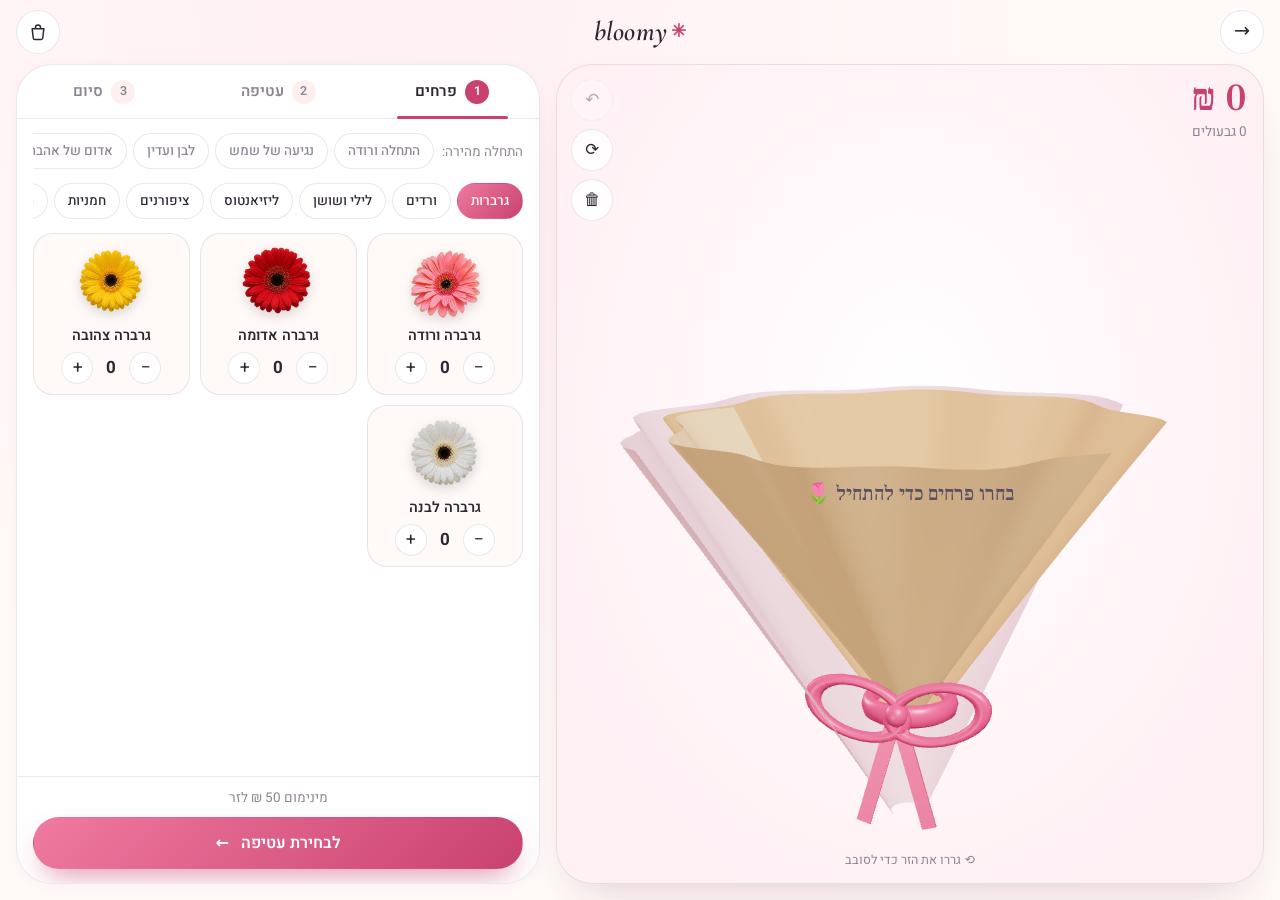
==== build.html @ fd2fddcb "Move the bouquet builder to its own one-screen studio page - New build.html: the 3D bouquet and the " ====
<!doctype html>
<html lang="he" dir="rtl">
<head>
<meta charset="utf-8">
<meta name="viewport" content="width=device-width,initial-scale=1,viewport-fit=cover">
<title>הסטודיו של Bloomy | בונים זר</title>
<meta name="description" content="בונים זר משלכם בתלת־ממד: בוחרים פרחים, עטיפה, ומוסיפים לסל.">
<meta name="theme-color" content="#fffaf8">
<link rel="icon" href="data:image/svg+xml,%3Csvg xmlns='http://www.w3.org/2000/svg' viewBox='0 0 100 100'%3E%3Ctext y='.9em' font-size='90'%3E%F0%9F%8C%B8%3C/text%3E%3C/svg%3E">
<link rel="preconnect" href="https://fonts.googleapis.com">
<link rel="preconnect" href="https://fonts.gstatic.com" crossorigin>
<link href="https://fonts.googleapis.com/css2?family=Frank+Ruhl+Libre:wght@400;500;700&family=Heebo:wght@400;500;600;700&family=Cormorant+Garamond:ital,wght@1,500;1,600&display=swap" rel="stylesheet">
<link rel="stylesheet" href="css/style.css?v=7">
<link rel="stylesheet" href="css/build.css?v=7">
<script>(function(){var r=document.documentElement,t=null;try{t=localStorage.getItem('bloomy-theme')}catch(e){}r.dataset.theme=t||(matchMedia('(prefers-color-scheme: dark)').matches?'dark':'light')})()</script>
</head>
<body class="bpage">

<header class="b-top">
  <a class="b-back" href="index.html" aria-label="חזרה לאתר">→</a>
  <a class="brand" href="index.html" dir="ltr">bloomy<span class="brand-star">✳</span></a>
  <a class="b-cart" href="index.html#cart" aria-label="לסל">
    <svg viewBox="0 0 24 24"><path d="M5 8h14l-1.3 11.2a2 2 0 0 1-2 1.8H8.3a2 2 0 0 1-2-1.8L5 8Z"/><path d="M9 8V6.5a3 3 0 0 1 6 0V8"/></svg>
    <b class="badge" id="cart-count" hidden>0</b>
  </a>
</header>

<main class="b-app">
  <!-- the bouquet -->
  <section class="b-stage" id="stage" aria-label="הזר שלכם">
    <div class="b-price">
      <strong id="b-price">0 ₪</strong>
      <small id="b-stems">0 גבעולים</small>
    </div>
    <canvas id="studio3d" aria-label="הזר שלכם בתלת־ממד. גררו כדי לסובב."></canvas>
    <div class="b-fallback" id="b-fallback" hidden></div>
    <p class="b-empty" id="stage-empty">בחרו פרחים כדי להתחיל 🌷</p>
    <div class="b-tools">
      <button type="button" class="b-tool" id="b-undo" aria-label="ביטול הפעולה האחרונה" disabled>↶</button>
      <button type="button" class="b-tool" id="b-shuffle" aria-label="סידור מחדש">⟳</button>
      <button type="button" class="b-tool" id="b-clear" aria-label="ניקוי הזר">🗑</button>
    </div>
    <p class="b-hint" aria-hidden="true">⟲ גררו את הזר כדי לסובב</p>
  </section>

  <!-- the controls -->
  <section class="b-panel">
    <nav class="b-steps" role="tablist" aria-label="שלבים">
      <button type="button" role="tab" class="on" data-go="0" aria-selected="true"><span>1</span>פרחים</button>
      <button type="button" role="tab" data-go="1" aria-selected="false"><span>2</span>עטיפה</button>
      <button type="button" role="tab" data-go="2" aria-selected="false"><span>3</span>סיום</button>
    </nav>

    <div class="b-pane" data-pane="0">
      <div class="b-quick">
        <span>התחלה מהירה:</span>
        <div class="b-scroll" id="presets"></div>
      </div>
      <div class="b-tabs b-scroll" id="ftabs" role="tablist" aria-label="סוגי פרחים"></div>
      <div class="b-tray" id="tray"></div>
    </div>

    <div class="b-pane" data-pane="1" hidden>
      <p class="b-lead">באיזו עטיפה לעטוף?</p>
      <div class="b-wraps" role="radiogroup" aria-label="עטיפה">
        <label><input type="radio" name="wrap" value="kraft"><span><i class="wk kraft"></i><b>נייר קראפט</b><small>חם וטבעי</small></span></label>
        <label><input type="radio" name="wrap" value="blush"><span><i class="wk blush"></i><b>ורוד עדין</b><small>רך ורומנטי</small></span></label>
        <label><input type="radio" name="wrap" value="white"><span><i class="wk white"></i><b>לבן</b><small>נקי ואלגנטי</small></span></label>
        <label><input type="radio" name="wrap" value="clear"><span><i class="wk clear"></i><b>שקוף</b><small>רואים כל פרח</small></span></label>
      </div>
    </div>

    <div class="b-pane" data-pane="2" hidden>
      <p class="b-lead">הזר שלכם</p>
      <ul class="b-summary" id="summary"></ul>
      <a class="b-ask" id="b-ask" target="_blank" rel="noopener">יש שאלה? שולחים את ההרכב בוואטסאפ</a>
      <p class="fine">ההדמיה מראה את ההרכב שבחרתם, לא את הזר המדויק שיישלח. מינימום 50 ₪ לזר, לפני משלוח.</p>
    </div>

    <footer class="b-foot">
      <p class="b-note" id="b-note" aria-live="polite"></p>
      <div class="b-foot-row">
        <button type="button" class="btn btn-ghost sm" id="b-prev" hidden><span>→</span></button>
        <button type="button" class="btn btn-solid grow" id="b-next"><span>לבחירת עטיפה</span><i>←</i></button>
      </div>
    </footer>
  </section>
</main>

<div class="toast" id="toast" role="status" aria-live="polite"></div>

<script src="vendor/three.min.js"></script>
<script src="js/data.js?v=7"></script>
<script src="js/flora3d.js?v=7"></script>
<script src="js/studio3d.js?v=7"></script>
<script src="js/build.js?v=7"></script>
</body>
</html>
---- css/style.css ----
/* ==========================================================
   Bloomy — Flower Studio · v2
   ========================================================== */
:root{
  --bg:#fffaf8; --bg-2:#fdf0ee; --surface:#ffffff; --surface-2:#fff;
  --ink:#2e2632; --ink-2:#5b5060; --muted:#8f8592; --line:rgba(46,38,50,.1);
  --berry:#c9426f; --berry-2:#e8729a; --blush:#ffd3e0; --blush-2:#fff0f4;
  --sage:#a9c29a; --sage-2:#eef6ea; --gold:#f2b544; --cream:#fff8ef; --sky:#e6f1ff; --peach:#ffe6d6;
  --forest:#2e2632; --forest-2:#4a3d4f;
  --cta-a:#ef7aa0; --cta-b:#c9426f; --on-cta:#ffffff;
  --band:linear-gradient(100deg,#ffd9e5 0%,#ffe8d6 45%,#e7f4df 100%); --on-band:#2e2632;
  --shadow-sm:0 2px 12px rgba(201,66,111,.06);
  --shadow:0 22px 50px -22px rgba(120,40,80,.25);
  --shadow-lg:0 44px 90px -34px rgba(120,40,80,.38);
  --r:24px; --r-lg:36px; --r-sm:14px;
  --f-display:'Frank Ruhl Libre',Georgia,serif;
  --f-body:'Heebo',system-ui,-apple-system,'Segoe UI',sans-serif;
  --f-latin:'Cormorant Garamond',Georgia,serif;
  --ease:cubic-bezier(.22,1,.36,1); --spring:cubic-bezier(.34,1.56,.64,1);
  --wrap-a:#f6e7da; --wrap-b:#ead2bf; --wrap-c:#dcbca4; --ribbon:#d06489;
  --gutter:clamp(16px,4vw,56px); --maxw:1320px;
  color-scheme:light;
}
@media (prefers-color-scheme:dark){
  :root:not([data-theme="light"]){
    --bg:#151117; --bg-2:#1c171f; --surface:#211b24; --surface-2:#28212c;
    --ink:#f6edf1; --ink-2:#d8cad2; --muted:#a395a0; --line:rgba(243,236,226,.12);
    --berry:#ff8fb4; --berry-2:#ffadc8; --blush:#5a2f3d; --blush-2:#2b1e26;
    --sage-2:#22302a; --cream:#1b2621; --sky:#1b2433; --peach:#2e231e;
    --cta-a:#ff8fb4; --cta-b:#e0608a; --on-cta:#24121a;
    --band:linear-gradient(100deg,#3a2230,#3a2b22,#233325); --on-band:#f6ebf0;
    --shadow-sm:0 2px 10px rgba(0,0,0,.3); --shadow:0 18px 50px -18px rgba(0,0,0,.6); --shadow-lg:0 40px 90px -30px rgba(0,0,0,.8);
    --wrap-a:#3b302a; --wrap-b:#4a3a30; --wrap-c:#5c4739;
    color-scheme:dark;
  }
}
:root[data-theme="dark"]{
  --bg:#151117; --bg-2:#1c171f; --surface:#211b24; --surface-2:#28212c;
  --ink:#f6edf1; --ink-2:#d8cad2; --muted:#a395a0; --line:rgba(243,236,226,.12);
  --berry:#ff8fb4; --berry-2:#ffadc8; --blush:#5a2f3d; --blush-2:#2b1e26;
  --sage-2:#22302a; --cream:#1b2621; --sky:#1b2433; --peach:#2e231e;
  --cta-a:#ff8fb4; --cta-b:#e0608a; --on-cta:#24121a;
  --band:linear-gradient(100deg,#3a2230,#3a2b22,#233325); --on-band:#f6ebf0;
  --shadow-sm:0 2px 10px rgba(0,0,0,.3); --shadow:0 18px 50px -18px rgba(0,0,0,.6); --shadow-lg:0 40px 90px -30px rgba(0,0,0,.8);
  --wrap-a:#3b302a; --wrap-b:#4a3a30; --wrap-c:#5c4739;
  color-scheme:dark;
}

*,*::before,*::after{box-sizing:border-box}
html{scroll-behavior:smooth;-webkit-text-size-adjust:100%;overflow-x:clip}
body{margin:0;background:var(--bg);color:var(--ink);font:400 17px/1.65 var(--f-body);overflow-x:clip;-webkit-font-smoothing:antialiased;transition:background .5s,color .5s}
img{max-width:100%;display:block}
a{color:inherit}
button,input,select,textarea{font:inherit;color:inherit}
button{cursor:pointer}
h1,h2,h3{font-family:var(--f-display);font-weight:500;line-height:1.08;margin:0;letter-spacing:-.01em}
h2{font-size:clamp(2.2rem,5.2vw,4.2rem)}
h2 em,h1 em,h3 em,.huge em{font-style:normal;color:var(--berry);position:relative}
p{margin:0}
::selection{background:var(--blush);color:var(--ink)}
:focus-visible{outline:2.5px solid var(--berry);outline-offset:3px;border-radius:8px}
.skip{position:fixed;top:-60px;right:16px;z-index:999;background:var(--ink);color:var(--bg);padding:10px 16px;border-radius:10px}
.skip:focus{top:12px}
[hidden]{display:none!important}

.eyebrow{display:inline-block;font:600 .74rem/1 var(--f-body);letter-spacing:.22em;text-transform:uppercase;color:var(--berry);margin-bottom:18px}
.fine{font-size:.82rem;color:var(--muted);margin-top:14px}
.label{font-weight:600;font-size:.92rem}

/* ---------- Loader ---------- */
.loader{position:fixed;inset:0;z-index:1000;background:var(--forest);display:grid;place-content:center;justify-items:center;gap:18px;transition:clip-path 1s var(--ease) .1s,visibility 0s 1.2s;clip-path:circle(150% at 50% 50%)}
.loader.done{clip-path:circle(0% at 50% 50%);visibility:hidden}
.loader-flower{width:92px;height:92px;animation:spin 3s linear infinite}
.lf-petals ellipse{fill:#f2c6d2;transform-origin:60px 60px;animation:petal 1.4s var(--ease) both}
.lf-petals ellipse:nth-child(2){animation-delay:.08s}.lf-petals ellipse:nth-child(3){animation-delay:.16s}.lf-petals ellipse:nth-child(4){animation-delay:.24s}.lf-petals ellipse:nth-child(5){animation-delay:.32s}.lf-petals ellipse:nth-child(6){animation-delay:.4s}
.lf-core{fill:#d9a441}
.loader-word{font:italic 500 2rem var(--f-latin);color:#fbf6ef;letter-spacing:.06em;opacity:0;animation:fadeUp .8s .4s var(--ease) forwards}
@keyframes petal{from{opacity:0;scale:.2}to{opacity:.92;scale:1}}
@keyframes spin{to{rotate:360deg}}
@keyframes fadeUp{from{opacity:0;translate:0 14px}to{opacity:1;translate:0 0}}

/* ---------- Progress + cursor ---------- */
.progress{position:fixed;top:0;right:0;left:0;height:3px;z-index:300;background:linear-gradient(90deg,var(--gold),var(--berry));transform-origin:right;scale:0 1}
.cursor{position:fixed;z-index:400;top:0;left:0;pointer-events:none;width:38px;height:38px;margin:-19px 0 0 -19px;border-radius:50%;border:1.5px solid var(--berry);opacity:0;transition:width .3s var(--ease),height .3s var(--ease),margin .3s var(--ease),background .3s,opacity .3s;mix-blend-mode:multiply}
.cursor span{position:absolute;inset:50%;width:5px;height:5px;margin:-2.5px;border-radius:50%;background:var(--berry)}
.cursor.big{width:76px;height:76px;margin:-38px 0 0 -38px;background:rgba(208,100,137,.12)}
@media (hover:hover) and (pointer:fine){.cursor.on{opacity:1}}
[data-theme="dark"] .cursor{mix-blend-mode:normal}

/* ---------- Announcement ---------- */
.announcement{background:var(--forest);color:#f4ece1;font-size:.82rem;overflow:hidden;white-space:nowrap;padding:9px 0}
.announcement-track{display:inline-flex;gap:56px;animation:marq 38s linear infinite;padding-inline-start:56px}
@keyframes marq{to{transform:translateX(50%)}}

/* ---------- Header ---------- */
.site-header{position:sticky;top:12px;z-index:200;margin:12px var(--gutter) 0;display:flex;align-items:center;gap:20px;padding:10px 12px 10px 22px;padding-inline-start:26px;border-radius:999px;background:color-mix(in srgb,var(--surface) 78%,transparent);backdrop-filter:blur(18px) saturate(1.4);-webkit-backdrop-filter:blur(18px) saturate(1.4);border:1px solid var(--line);box-shadow:var(--shadow-sm);transition:transform .5s var(--ease),box-shadow .3s}
.site-header.hide{transform:translateY(-130%)}
.site-header.scrolled{box-shadow:var(--shadow)}
.brand{font:italic 600 1.9rem/1 var(--f-latin);text-decoration:none;color:var(--ink);letter-spacing:.01em;display:inline-flex;align-items:center;gap:4px}
.brand-star{color:var(--berry);font-style:normal;font-size:1.1rem;display:inline-block;animation:spin 12s linear infinite}
.nav{display:flex;gap:4px;margin-inline-start:auto;margin-inline-end:auto}
.nav a{text-decoration:none;font-size:.95rem;font-weight:500;padding:9px 16px;border-radius:999px;position:relative;transition:background .25s,color .25s}
.nav a:hover,.nav a.active{background:var(--blush-2);color:var(--berry)}
.header-actions{display:flex;gap:8px;align-items:center}
.icon-btn{position:relative;width:44px;height:44px;border-radius:50%;border:1px solid var(--line);background:var(--surface);display:grid;place-items:center;transition:transform .3s var(--spring),background .2s}
.icon-btn:hover{transform:translateY(-2px) rotate(-6deg);background:var(--blush-2)}
.icon-btn svg{width:20px;height:20px;fill:none;stroke:currentColor;stroke-width:1.8;stroke-linecap:round;stroke-linejoin:round}
.i-sun{display:none}
[data-theme="dark"] .i-sun{display:block}[data-theme="dark"] .i-moon{display:none}
@media (prefers-color-scheme:dark){:root:not([data-theme="light"]) .hscroll{--hs-bg:#0b120f}:root:not([data-theme="light"]) .i-sun{display:block}:root:not([data-theme="light"]) .i-moon{display:none}}
.cart-btn{position:relative;display:inline-flex;align-items:center;gap:8px;height:46px;padding:0 20px;border-radius:999px;border:0;background:var(--forest);color:#fbf6ef;font-weight:600}
[data-theme="dark"] .cart-btn{background:var(--berry);color:#1a0f13}
.cart-btn svg{width:20px;height:20px;fill:none;stroke:currentColor;stroke-width:1.8;stroke-linejoin:round}
.badge{position:absolute;top:-4px;left:-4px;min-width:22px;height:22px;padding:0 6px;border-radius:999px;background:var(--berry);color:#fff;font:700 .72rem/22px var(--f-body);text-align:center;box-shadow:0 0 0 3px var(--bg)}
.badge.pop{animation:pop .5s var(--spring)}
@keyframes pop{0%{scale:.4}60%{scale:1.3}100%{scale:1}}
.menu-btn{display:none}
.mobile-menu{position:fixed;inset:80px 16px auto;z-index:190;background:var(--surface);border:1px solid var(--line);border-radius:var(--r);box-shadow:var(--shadow-lg);padding:14px;display:grid;gap:4px;animation:fadeUp .35s var(--ease)}
.mobile-menu a{padding:14px 16px;border-radius:12px;text-decoration:none;font-size:1.1rem;font-family:var(--f-display)}
.mobile-menu a:hover{background:var(--blush-2)}
.mm-wa{background:#1fa855;color:#fff!important;text-align:center;margin-top:6px}

/* ---------- Buttons ---------- */
.btn{--bh:54px;position:relative;display:inline-flex;align-items:center;justify-content:center;gap:12px;height:var(--bh);padding:0 26px;border-radius:999px;border:1.5px solid transparent;font-weight:600;font-size:1rem;text-decoration:none;overflow:hidden;isolation:isolate;transition:transform .35s var(--spring),box-shadow .3s,background .3s,color .3s;white-space:nowrap}
.btn i{font-style:normal;transition:transform .4s var(--spring)}
.btn:hover i{transform:translateX(-5px)}
.btn::before{content:"";position:absolute;inset:0;z-index:-1;background:var(--hover,var(--berry));border-radius:inherit;transform:scale(0);transition:transform .5s var(--ease)}
.btn:hover::before{transform:scale(1.5)}
.btn-solid{background:var(--forest);color:#fbf6ef;box-shadow:0 12px 28px -12px rgba(29,58,47,.6)}
[data-theme="dark"] .btn-solid{background:var(--berry);color:#1a0f13;--hover:#f7c2d2}
.btn-ghost{border-color:var(--ink);color:var(--ink);--hover:var(--ink)}
.btn-ghost:hover{color:var(--bg)}
.btn-light{background:#fbf6ef;color:var(--forest);--hover:#f2c6d2}
.btn-outline-light{border-color:rgba(251,246,239,.6);color:#fbf6ef;--hover:rgba(251,246,239,.16)}
.btn-wa{background:#1fa855;color:#fff;--hover:#178a45}
.btn.sm{--bh:46px;padding:0 18px}
.btn.wide{width:100%}
.btn.grow{flex:1}
.btn:disabled{opacity:.45;cursor:not-allowed}
.btn:disabled::before{display:none}
.mini{border:1px solid var(--line);background:var(--surface);border-radius:999px;padding:7px 14px;font-size:.84rem;font-weight:500;transition:background .2s,transform .2s}
.mini:hover:not(:disabled){background:var(--blush-2);transform:translateY(-1px)}
.mini:disabled{opacity:.4;cursor:default}
.link-btn{background:none;border:0;color:var(--muted);text-decoration:underline;font-size:.85rem;margin-top:6px}
.link-arrow{font-weight:600;color:var(--berry);text-decoration:none;border-bottom:1.5px solid currentColor;padding-bottom:2px}

.chip-row{display:flex;flex-wrap:wrap;gap:8px}
.chip{border:1.5px solid var(--line);background:var(--surface);border-radius:999px;padding:9px 17px;font-size:.92rem;font-weight:500;transition:all .25s var(--ease);display:inline-flex;gap:7px;align-items:center}
.chip b{color:var(--berry);font-weight:400}
.chip:hover{border-color:var(--berry);transform:translateY(-2px)}
.chip.on{background:var(--forest);border-color:var(--forest);color:#fbf6ef}
.chip.on b{color:var(--blush)}
[data-theme="dark"] .chip.on{background:var(--berry);border-color:var(--berry);color:#1a0f13}
.chip-row.small .chip{padding:6px 13px;font-size:.84rem}

/* ---------- Reveal ---------- */
.reveal{opacity:0;transform:translateY(40px);transition:opacity 1s var(--ease),transform 1s var(--ease)}
.reveal.in{opacity:1;transform:none}

/* ---------- Hero ---------- */
.hero{position:relative;min-height:calc(100svh - 70px);display:grid;grid-template-columns:1.05fr 1fr;align-items:center;gap:clamp(24px,5vw,80px);padding:clamp(40px,7vw,90px) var(--gutter) 80px;max-width:var(--maxw);margin:0 auto;isolation:isolate}
.petals{position:absolute;inset:0;width:100%;height:100%;z-index:-1;pointer-events:none}
.hero-blob{position:absolute;z-index:-2;border-radius:50%;filter:blur(70px);opacity:.55}
.b1{width:46vw;height:46vw;max-width:620px;max-height:620px;background:radial-gradient(circle,var(--blush) 0%,transparent 70%);top:-6%;left:-8%;animation:blob 16s ease-in-out infinite alternate}
.b2{width:32vw;height:32vw;max-width:440px;max-height:440px;background:radial-gradient(circle,var(--sage-2) 0%,transparent 70%);bottom:0;right:4%;animation:blob 20s ease-in-out infinite alternate-reverse}
@keyframes blob{to{transform:translate(8%,10%) scale(1.15)}}
.hero-title{font-size:clamp(3.2rem,9vw,7.6rem);font-weight:500;line-height:.98;letter-spacing:-.025em;margin-bottom:28px}
.hero-title .line{display:block;overflow:hidden;padding-bottom:.08em}
.hero-title .word{display:inline-block;transform:translateY(110%);transition:transform 1.2s var(--ease)}
.is-ready .hero-title .word{transform:none}
.hero-title .line:nth-child(2) .word{transition-delay:.12s}
.hero-title .accent{color:var(--berry);font-weight:400}
.rotator{display:inline-grid;transform:translateY(110%);transition:transform 1.2s .24s var(--ease)}
.is-ready .rotator{transform:none}
.rotator>span{grid-area:1/1;transition:transform .8s var(--ease),opacity .6s;transform:translateY(100%);opacity:0;white-space:nowrap}
.rotator>span.is-on{transform:none;opacity:1}
.rotator>span.is-out{transform:translateY(-100%);opacity:0}
.rotator::after{content:"";grid-area:1/1;align-self:end;height:.09em;margin-bottom:-.02em;background:linear-gradient(90deg,var(--gold),var(--berry));border-radius:9px;transform-origin:right;animation:underline 1.4s 1.2s var(--ease) both}
@keyframes underline{from{scale:0 1}to{scale:1 1}}
.hero-lead{font-size:clamp(1.05rem,1.6vw,1.25rem);color:var(--ink-2);max-width:30em;margin-bottom:34px}
.hero-actions{display:flex;flex-wrap:wrap;gap:12px}
.hero-actions.center{justify-content:center}
.hero-facts{display:flex;gap:clamp(18px,4vw,46px);list-style:none;padding:0;margin:44px 0 0;border-top:1px solid var(--line);padding-top:24px}
.hero-facts li{display:grid}
.hero-facts strong{font:500 2rem/1 var(--f-display);color:var(--ink)}
.hero-facts span{font-size:.84rem;color:var(--muted);margin-top:6px}

.hero-visual{position:relative;height:min(78vh,700px);min-height:480px;perspective:1200px}
.hero-visual figure{margin:0;position:absolute;overflow:hidden;box-shadow:var(--shadow-lg);will-change:transform}
.hero-visual img{width:100%;height:100%;object-fit:cover}
.hv-main{inset:4% 14% 6% 10%;border-radius:280px 280px var(--r-lg) var(--r-lg);animation:rise 1.4s .3s var(--ease) both}
.hv-main img{transform:scale(1.15);animation:kenburns 18s ease-in-out infinite alternate}
@keyframes kenburns{to{transform:scale(1.02) translate(-2%,2%)}}
.hv-main figcaption{position:absolute;bottom:18px;right:18px;left:auto;max-width:64%;padding:16px 20px;border-radius:18px;background:color-mix(in srgb,var(--surface) 82%,transparent);backdrop-filter:blur(14px);font:500 1.15rem var(--f-display)}
.hv-main figcaption span{display:block;font:600 .64rem var(--f-body);letter-spacing:.2em;color:var(--berry);margin-bottom:4px}
.hv-side{border-radius:var(--r);border:6px solid var(--surface)}
.s1{width:32%;aspect-ratio:3/4;bottom:-1%;left:-1%;animation:rise 1.4s .55s var(--ease) both;rotate:6deg}
.s2{width:27%;aspect-ratio:3/4;top:12%;right:0;animation:rise 1.4s .7s var(--ease) both;rotate:-8deg}
@keyframes rise{from{opacity:0;translate:0 80px;scale:.92}to{opacity:1;translate:0 0;scale:1}}
.hv-stamp{position:absolute;top:0;left:4%;width:130px;height:130px;display:grid;place-items:center;animation:rise 1.4s .9s var(--ease) both}
.hv-stamp svg{position:absolute;inset:0;animation:spin 22s linear infinite}
.hv-stamp text{font:italic 600 15.5px var(--f-latin);fill:var(--berry);letter-spacing:.06em}
.hv-stamp span{width:62px;height:62px;border-radius:50%;background:var(--gold);color:var(--forest);display:grid;place-items:center;font-size:1.7rem;box-shadow:var(--shadow)}
.scroll-cue{position:absolute;bottom:20px;left:50%;width:26px;height:42px;border:1.5px solid var(--ink-2);border-radius:20px;opacity:.5}
.scroll-cue span{position:absolute;top:8px;left:50%;width:4px;height:8px;margin-left:-2px;border-radius:4px;background:var(--ink);animation:cue 1.8s infinite}
@keyframes cue{0%{opacity:0;translate:0 0}40%{opacity:1}100%{opacity:0;translate:0 14px}}

/* ---------- Marquee ---------- */
.marquee{background:var(--forest);color:#fbf6ef;padding:26px 0;overflow:hidden;white-space:nowrap;rotate:-2deg;margin:30px -3vw;box-shadow:var(--shadow)}
.marquee-track{display:inline-flex;gap:44px;align-items:center;font:400 clamp(1.5rem,3.2vw,2.6rem)/1 var(--f-display);animation:marq 30s linear infinite}
.marquee-track em{font-style:normal;color:var(--gold);display:inline-block;animation:spin 6s linear infinite}
.marquee-track span[dir=ltr]{font-family:var(--f-latin);font-style:italic}

/* ---------- Sections ---------- */
.section{padding:clamp(56px,7vw,100px) var(--gutter);max-width:var(--maxw);margin:0 auto}
.section-head{margin-bottom:clamp(36px,5vw,64px)}
.section-head.center{text-align:center;max-width:760px;margin-inline:auto}
.section-head.center p,.section-head p{color:var(--ink-2);margin-top:18px;font-size:1.08rem}
.section-head.split{display:flex;justify-content:space-between;align-items:end;gap:30px;flex-wrap:wrap}
.section-head.split p{max-width:28em}

/* ---------- Paths ---------- */
.path-grid{display:grid;grid-template-columns:repeat(3,1fr);gap:clamp(14px,2vw,26px)}
.path-card{position:relative;aspect-ratio:4/5;border-radius:var(--r-lg);overflow:hidden;text-decoration:none;color:#fff;box-shadow:var(--shadow);transform-style:preserve-3d}
.path-card:nth-child(2){transition-delay:.1s;translate:0 40px}.path-card:nth-child(3){transition-delay:.2s}
.path-card img{width:100%;height:100%;object-fit:cover;transition:transform 1.2s var(--ease)}
.path-card:hover img{transform:scale(1.08)}
.path-card::after{content:"";position:absolute;inset:0;background:linear-gradient(to top,rgba(15,30,24,.85),rgba(15,30,24,0) 55%)}
.path-copy{position:absolute;z-index:1;bottom:0;right:0;left:0;padding:26px;display:grid;gap:4px}
.path-copy small{opacity:.85}
.path-copy strong{font:500 clamp(1.5rem,2.4vw,2.1rem)/1.1 var(--f-display)}
.path-copy i{position:absolute;bottom:26px;left:26px;width:48px;height:48px;border-radius:50%;background:#fbf6ef;color:var(--forest);display:grid;place-items:center;font-style:normal;font-size:1.2rem;transition:transform .5s var(--spring)}
.path-card:hover .path-copy i{transform:rotate(-45deg) scale(1.1)}

/* ---------- Finder ---------- */
.finder-card{display:grid;grid-template-columns:.8fr 1.2fr;gap:clamp(24px,4vw,60px);padding:clamp(28px,5vw,64px);border-radius:var(--r-lg);background:linear-gradient(135deg,var(--blush-2),var(--sage-2));box-shadow:var(--shadow-sm);position:relative;overflow:hidden}
.finder-card::before{content:"✳";position:absolute;left:-30px;bottom:-80px;font-size:280px;color:var(--berry);opacity:.07;line-height:1;animation:spin 40s linear infinite}
.finder-intro p{color:var(--ink-2);margin-top:14px}
.finder-steps{list-style:none;padding:0;margin:30px 0 0;display:flex;gap:8px}
.finder-steps li{padding:6px 14px;border-radius:999px;background:color-mix(in srgb,var(--surface) 60%,transparent);font-size:.82rem;color:var(--muted);transition:all .3s}
.finder-steps li.on{background:var(--forest);color:#fbf6ef}
.finder-body{display:grid;gap:26px}
.finder-q{border:0;padding:0;margin:0}
.finder-q legend{font-weight:600;margin-bottom:12px;display:flex;gap:10px;align-items:center}
.finder-q output{font:500 1.05rem var(--f-display);color:var(--berry)}
input[type=range]{-webkit-appearance:none;appearance:none;width:100%;height:6px;border-radius:9px;background:linear-gradient(to left,var(--berry) var(--p,56%),color-mix(in srgb,var(--ink) 14%,transparent) var(--p,56%));outline-offset:8px}
input[type=range]::-webkit-slider-thumb{-webkit-appearance:none;width:26px;height:26px;border-radius:50%;background:var(--surface);border:3px solid var(--berry);box-shadow:var(--shadow);cursor:grab;transition:scale .2s}
input[type=range]::-webkit-slider-thumb:active{scale:1.2}
input[type=range]::-moz-range-thumb{width:22px;height:22px;border-radius:50%;background:var(--surface);border:3px solid var(--berry)}
.range-ends{display:flex;justify-content:space-between;font-size:.8rem;color:var(--muted);margin-top:8px}
.finder-result{display:grid;grid-template-columns:repeat(auto-fill,minmax(200px,1fr));gap:12px;min-height:110px}
.fr-item{display:flex;gap:12px;align-items:center;padding:10px;border-radius:18px;background:var(--surface);box-shadow:var(--shadow-sm);text-align:start;border:0;animation:fadeUp .5s var(--ease) both;transition:transform .3s var(--spring)}
.fr-item:hover{transform:translateY(-3px)}
.fr-item img{width:62px;height:62px;border-radius:12px;object-fit:cover}
.fr-item strong{display:block;font:500 1.05rem var(--f-display)}
.fr-item small{color:var(--berry);font-weight:600}
.fr-item .match{display:block;font-size:.72rem;color:var(--muted)}
.fr-none{grid-column:1/-1;padding:16px;border-radius:16px;background:var(--surface);color:var(--ink-2)}

/* ---------- Collection ---------- */
.toolbar{display:flex;flex-wrap:wrap;gap:14px;align-items:center;margin-bottom:34px;padding:12px;border-radius:24px;background:var(--surface);border:1px solid var(--line);position:sticky;top:88px;z-index:20;box-shadow:var(--shadow-sm)}
.search{position:relative;flex:1 1 230px}
.search svg{position:absolute;right:14px;top:50%;translate:0 -50%;width:18px;height:18px;fill:none;stroke:var(--muted);stroke-width:2}
.search input{width:100%;height:46px;border-radius:999px;border:1px solid var(--line);background:var(--bg);padding:0 44px 0 16px}
.filters{flex:2 1 auto}
.filters .chip{padding:8px 14px;font-size:.88rem}
.sort{display:flex;align-items:center;gap:8px;font-size:.85rem;color:var(--muted)}
select{height:44px;border-radius:999px;border:1px solid var(--line);background:var(--surface);padding:0 14px 0 34px;appearance:none;-webkit-appearance:none;background-image:url("data:image/svg+xml,%3Csvg xmlns='http://www.w3.org/2000/svg' viewBox='0 0 12 8'%3E%3Cpath d='M1 1l5 5 5-5' fill='none' stroke='%23b4466a' stroke-width='1.8'/%3E%3C/svg%3E");background-repeat:no-repeat;background-size:11px;background-position:left 14px center}
.grid{display:grid;grid-template-columns:repeat(4,1fr);gap:clamp(14px,2vw,26px)}
.card{position:relative;border-radius:var(--r);background:var(--surface);box-shadow:var(--shadow-sm);overflow:hidden;transition:box-shadow .4s,transform .4s var(--ease);transform-style:preserve-3d;animation:cardIn .7s var(--ease) both;animation-delay:calc(var(--i,0) * 60ms)}
@keyframes cardIn{from{opacity:0;transform:translateY(30px) scale(.97)}}
.card:hover{box-shadow:var(--shadow-lg)}
.card-media{position:relative;aspect-ratio:3/4;overflow:hidden;cursor:zoom-in;border:0;padding:0;width:100%;display:block;background:var(--bg-2)}
.card-media img{width:100%;height:100%;object-fit:cover;transition:transform 1s var(--ease),filter .6s}
.card:hover .card-media img{transform:scale(1.07)}
.card-media .peek{position:absolute;bottom:14px;right:50%;translate:50% 20px;opacity:0;background:color-mix(in srgb,var(--surface) 90%,transparent);backdrop-filter:blur(10px);padding:8px 16px;border-radius:999px;font-size:.84rem;font-weight:600;transition:all .4s var(--ease);white-space:nowrap}
.card:hover .peek{opacity:1;translate:50% 0}
.card .tag{position:absolute;top:14px;right:14px;background:var(--gold);color:var(--forest);font-size:.74rem;font-weight:700;padding:5px 11px;border-radius:999px;z-index:2}
.card .heart{position:absolute;top:10px;left:10px;z-index:2}
.heart{width:42px;height:42px}
.heart svg{transition:fill .25s,stroke .25s,scale .4s var(--spring)}
.heart[aria-pressed="true"] svg{fill:var(--berry);stroke:var(--berry);scale:1.12}
.heart.burst::after{content:"";position:absolute;inset:-6px;border-radius:50%;border:2px solid var(--berry);animation:burst .6s var(--ease) forwards}
@keyframes burst{from{opacity:1;scale:.6}to{opacity:0;scale:1.6}}
.card-body{padding:18px 18px 20px;display:grid;gap:6px}
.card-row{display:flex;justify-content:space-between;align-items:baseline;gap:8px}
.card h3{font-size:1.35rem}
.price{font:500 1.25rem var(--f-display);color:var(--berry);white-space:nowrap}
.card p{font-size:.9rem;color:var(--muted);min-height:2.8em}
.add-btn{margin-top:8px;height:46px;border-radius:999px;border:1.5px solid var(--ink);background:transparent;font-weight:600;display:flex;align-items:center;justify-content:center;gap:8px;transition:all .3s var(--ease);position:relative;overflow:hidden}
.add-btn:hover{background:var(--ink);color:var(--bg)}
.add-btn.added{background:var(--berry);border-color:var(--berry);color:#fff}
.empty{text-align:center;padding:50px 0;color:var(--ink-2)}
.collection .fine{text-align:center;margin-top:30px}

/* ---------- Builder ---------- */
.builder-wrap{display:grid;grid-template-columns:1fr 1.05fr;gap:clamp(20px,3vw,40px);align-items:start}
.studio{position:sticky;top:96px;padding:26px;border-radius:var(--r-lg);background:linear-gradient(160deg,var(--surface),var(--blush-2));box-shadow:var(--shadow);border:1px solid var(--line)}
.studio-top{display:flex;justify-content:space-between;align-items:end}
.studio-price small,.studio-stems small{display:block;font-size:.8rem;color:var(--muted)}
.studio-price strong{font:500 2.8rem/1 var(--f-display);color:var(--berry);display:inline-block}
.studio-price strong.bump{animation:pop .45s var(--spring)}
.studio-stems{text-align:left}
.studio-stems strong{font:500 1.8rem/1 var(--f-display)}
.meter{position:relative;height:8px;border-radius:9px;background:color-mix(in srgb,var(--ink) 10%,transparent);margin:18px 0 8px;overflow:visible}
.meter span{position:absolute;inset:0 0 0 auto;width:0;border-radius:9px;background:linear-gradient(90deg,var(--berry),var(--gold));transition:width .6s var(--ease)}
.meter em{position:absolute;top:14px;left:0;font-style:normal;font-size:.72rem;color:var(--muted)}
.meter-note{font-size:.86rem;color:var(--ink-2);min-height:1.4em}
.meter-note.ok{color:#2f8a57;font-weight:600}
.stage{position:relative;margin:18px 0 0;aspect-ratio:1/1.08;border-radius:28px;background:radial-gradient(ellipse at 50% 35%,var(--surface-2),transparent 70%);display:grid;place-items:center;overflow:hidden}
.stage-glow{position:absolute;width:70%;aspect-ratio:1;border-radius:50%;background:radial-gradient(circle,var(--blush),transparent 65%);top:8%;opacity:.7;filter:blur(10px)}
.bouquet{position:relative;width:min(92%,420px);aspect-ratio:1/1.1;margin-top:-4%}
.bq-heads{position:absolute;inset:0 0 38% 0;z-index:2}
.bq-wrap{position:absolute;bottom:-2%;left:50%;translate:-50% 0;width:88%;z-index:3;filter:drop-shadow(0 18px 20px rgba(29,58,47,.22));transition:opacity .5s,translate .6s var(--ease)}
.bouquet.nowrap .bq-wrap path:not(.ribbon path){opacity:0;transition:opacity .5s}
.bouquet.nowrap .bq-wrap{filter:none}
.bq-stems{position:absolute;inset:0;z-index:1;pointer-events:none}
.bq-stems line{stroke:#5f8a4d;stroke-width:3;stroke-linecap:round}
.head{position:absolute;width:var(--s);height:var(--s);margin:calc(var(--s) / -2);left:var(--x);top:var(--y);z-index:var(--z);transform:rotate(var(--r)) scale(0);animation:bloom .7s var(--spring) forwards;animation-delay:var(--d,0s);filter:drop-shadow(0 4px 6px rgba(29,58,47,.22));pointer-events:none}
.head img{width:100%;height:100%;object-fit:contain}
.head.leaf{filter:none}
.head.leaf svg{width:100%;height:100%}
@keyframes bloom{to{transform:rotate(var(--r)) scale(1)}}
.stage-empty{position:absolute;top:32%;font:500 1.2rem var(--f-display);color:var(--ink-2);text-align:center;animation:float 3s ease-in-out infinite;z-index:4}
@keyframes float{50%{translate:0 -8px}}
.stage-actions{position:absolute;bottom:12px;right:12px;left:12px;display:flex;gap:6px;justify-content:center;flex-wrap:wrap;z-index:5}
.stage-actions .mini{background:color-mix(in srgb,var(--surface) 85%,transparent);backdrop-filter:blur(8px)}
.studio-cta{display:grid;gap:10px;margin-top:18px}
.palette{padding:6px 0}
.palette-presets{display:flex;flex-wrap:wrap;gap:10px;align-items:center;margin-bottom:16px}
.surprise{background:linear-gradient(90deg,var(--gold),var(--berry-2));color:#fff;border:0}
.palette-budget{display:flex;gap:14px;flex-wrap:wrap;margin-bottom:20px}
.palette-budget label{display:grid;gap:6px;font-size:.84rem;color:var(--muted);flex:1}
.flower-list{display:grid;gap:16px}
.fgroup h4{margin:0 0 8px;font:500 1.2rem var(--f-display);display:flex;align-items:center;gap:10px}
.fgroup h4 small{font:400 .8rem var(--f-body);color:var(--muted)}
.fgrid{display:grid;grid-template-columns:repeat(auto-fill,minmax(112px,1fr));gap:8px}
.fopt{position:relative;display:grid;justify-items:center;gap:2px;padding:10px 6px 10px;border-radius:18px;background:var(--surface);border:1.5px solid var(--line);text-align:center;transition:all .3s var(--ease)}
.fopt:hover{border-color:var(--blush);transform:translateY(-2px);box-shadow:var(--shadow-sm)}
.fopt.has{border-color:var(--berry);background:linear-gradient(180deg,var(--blush-2),var(--surface))}
.fopt .thumb{width:52px;height:52px;border:0;background:none;padding:0;transition:transform .5s var(--spring)}
.fopt .thumb:hover{transform:rotate(-12deg) scale(1.12)}
.fopt .thumb img{width:100%;height:100%;object-fit:contain;filter:drop-shadow(0 4px 6px rgba(0,0,0,.15))}
.fopt strong{font-size:.86rem;font-weight:600;line-height:1.3}
.fopt small{font-size:.76rem;color:var(--muted)}
.stepper{display:flex;align-items:center;gap:6px;margin-top:4px}
.stepper button{width:30px;height:30px;border-radius:50%;border:1px solid var(--line);background:var(--bg);font-size:1.1rem;line-height:1;transition:all .2s}
.stepper button:hover{background:var(--forest);color:#fbf6ef;border-color:var(--forest)}
.stepper output{min-width:24px;font-weight:700;font-variant-numeric:tabular-nums}
.fopt .qty-badge{position:absolute;top:8px;left:8px;min-width:24px;height:24px;border-radius:999px;background:var(--berry);color:#fff;font-size:.76rem;font-weight:700;line-height:24px;padding:0 6px;scale:0;transition:scale .4s var(--spring)}
.fopt.has .qty-badge{scale:1}

/* ---------- Horizontal gallery ---------- */
.hscroll{--hs-bg:var(--forest);position:relative;height:var(--hs-h,300vh);background:var(--hs-bg);color:#fbf6ef}
[data-theme="dark"] .hscroll{--hs-bg:#0b120f}
.hscroll-sticky{position:sticky;top:0;height:100vh;overflow:hidden;display:flex;align-items:center;gap:30px;padding-inline-start:var(--gutter)}
.hscroll-head{flex:0 0 min(400px,80vw);position:relative;z-index:2;align-self:stretch;display:flex;flex-direction:column;justify-content:center;background:var(--hs-bg);padding-inline-end:30px;box-shadow:-60px 0 50px -10px var(--hs-bg)}
.hscroll-head h2 em{color:var(--blush)}
.hscroll-head p{opacity:.8;margin:16px 0 22px}
.hscroll-head .eyebrow,.hscroll-head .link-arrow{color:var(--blush)}
.hscroll-track{display:flex;flex:0 0 auto;gap:28px;will-change:transform}
.hs-item{flex:0 0 auto;width:clamp(250px,26vw,380px);margin:0;position:relative;border:0;padding:0;background:none;color:inherit;text-align:start}
.hs-item:nth-child(even){margin-top:80px}
.hs-item .hs-img{border-radius:var(--r-lg);overflow:hidden;aspect-ratio:3/4;box-shadow:0 30px 60px -20px rgba(0,0,0,.6)}
.hs-item img{width:100%;height:100%;object-fit:cover;transition:transform 1s var(--ease)}
.hs-item:hover img{transform:scale(1.06)}
.hs-item figcaption{display:flex;justify-content:space-between;margin-top:14px;font:500 1.3rem var(--f-display)}
.hs-item figcaption span{font:500 1rem var(--f-body);color:var(--blush)}

/* ---------- Story ---------- */
.story-grid{display:grid;grid-template-columns:1fr 1fr;gap:clamp(30px,6vw,100px);align-items:center}
.story-media{position:relative;aspect-ratio:4/5}
.story-media img{position:absolute;border-radius:var(--r-lg);object-fit:cover;box-shadow:var(--shadow-lg)}
.story-media img:first-child{inset:0 0 12% 18%;width:82%;height:88%}
.story-media .sm2{width:46%;aspect-ratio:3/4;bottom:0;right:-2%;left:auto;border:8px solid var(--bg);rotate:-5deg}
.big-quote{font-size:clamp(2.6rem,6vw,5rem);margin-bottom:22px}
.story-copy>p{font-size:1.12rem;color:var(--ink-2)}
.how{list-style:none;padding:0;margin:36px 0 0;display:grid;gap:4px}
.how li{display:flex;gap:18px;padding:16px 0;border-bottom:1px solid var(--line);align-items:center}
.how b{font:400 2rem/1 var(--f-latin);font-style:italic;color:var(--berry);width:44px}
.how strong{display:block;font:500 1.2rem var(--f-display)}
.how span{font-size:.92rem;color:var(--muted)}

/* ---------- Areas ---------- */
.areas-card{display:grid;grid-template-columns:1fr 340px;gap:40px;align-items:center;padding:clamp(28px,5vw,60px);border-radius:var(--r-lg);background:var(--surface);border:1px solid var(--line);box-shadow:var(--shadow-sm)}
.areas-card p{color:var(--ink-2);margin:16px 0 26px}
.areas-map{width:100%}
.areas-map .sea{fill:color-mix(in srgb,#7fb6c9 30%,transparent)}
.areas-map .route{fill:none;stroke:var(--berry);stroke-width:2.5;stroke-dasharray:6 8;animation:dash 20s linear infinite}
@keyframes dash{to{stroke-dashoffset:-400}}
.pin circle{fill:var(--forest);stroke:var(--surface);stroke-width:3;transform-box:fill-box;transform-origin:center;animation:pulse 2.4s var(--d) ease-in-out infinite}
.pin.home circle{fill:var(--berry)}
.pin text{font:600 14px var(--f-body);fill:var(--ink);text-anchor:start;direction:rtl}
@keyframes pulse{50%{scale:1.25}}

/* ---------- FAQ ---------- */
.faq-list{max-width:860px;margin:0 auto;display:grid;gap:12px}
.faq-item{border-radius:var(--r);background:var(--surface);border:1px solid var(--line);overflow:hidden;transition:box-shadow .3s}
.faq-item[open]{box-shadow:var(--shadow)}
.faq-item summary{list-style:none;cursor:pointer;padding:22px 26px;display:flex;justify-content:space-between;gap:20px;align-items:center;font:500 1.2rem var(--f-display)}
.faq-item summary::-webkit-details-marker{display:none}
.faq-item summary i{flex:0 0 34px;height:34px;border-radius:50%;background:var(--blush-2);display:grid;place-items:center;font-style:normal;color:var(--berry);transition:transform .4s var(--spring)}
.faq-item[open] summary i{transform:rotate(45deg)}
.faq-item p{padding:0 26px 24px;color:var(--ink-2);animation:fadeUp .4s var(--ease)}

/* ---------- Teaser ---------- */
.teaser{padding-top:0}
.teaser-card{text-align:center;padding:50px 30px;border-radius:var(--r-lg);border:2px dashed color-mix(in srgb,var(--berry) 40%,transparent);background:repeating-linear-gradient(-45deg,transparent 0 14px,color-mix(in srgb,var(--blush) 22%,transparent) 14px 15px)}
.teaser-card h3{font-size:clamp(1.8rem,3.5vw,2.6rem);margin-bottom:12px}
.teaser-card p{max-width:560px;margin:0 auto 18px;color:var(--ink-2)}
.soon{display:inline-block;padding:7px 16px;border-radius:999px;background:var(--gold);color:var(--forest);font-weight:700;font-size:.84rem}

/* ---------- Final CTA / footer ---------- */
.final-cta{position:relative;overflow:hidden;text-align:center;padding:clamp(90px,14vw,180px) var(--gutter);background:radial-gradient(ellipse at 50% 120%,var(--berry) 0%,transparent 60%),var(--forest);color:#fbf6ef}
.final-cta .eyebrow{color:var(--blush)}
.huge{font:500 clamp(3rem,10vw,8.5rem)/.95 var(--f-display);margin-bottom:40px;letter-spacing:-.03em}
.huge em{color:var(--blush)}
.footer{background:var(--forest);color:#d9e3dc;padding:50px var(--gutter) 110px;display:flex;flex-wrap:wrap;gap:30px;justify-content:space-between;align-items:center;border-top:1px solid rgba(255,255,255,.08)}
.footer .brand{color:#fbf6ef}
.footer-brand p{opacity:.7;font-size:.9rem;margin-top:8px}
.footer-links{display:flex;gap:22px;flex-wrap:wrap}
.footer-links a{text-decoration:none;opacity:.85}
.footer-links a:hover{opacity:1;color:var(--blush)}
.footer-fine{width:100%;font-size:.8rem;opacity:.55}

.wa-float{position:fixed;bottom:22px;left:22px;z-index:150;width:60px;height:60px;border-radius:50%;background:#1fa855;display:grid;place-items:center;box-shadow:0 14px 30px -8px rgba(31,168,85,.6);transition:transform .35s var(--spring)}
.wa-float::before{content:"";position:absolute;inset:0;border-radius:50%;border:2px solid #1fa855;animation:ring 2.4s infinite}
@keyframes ring{from{opacity:.8;scale:1}to{opacity:0;scale:1.6}}
.wa-float:hover{transform:scale(1.1) rotate(-8deg)}
.wa-float svg{width:32px;height:32px;fill:#fff}

/* ---------- Modals ---------- */
.modal{border:0;padding:0;border-radius:var(--r-lg);background:var(--surface);color:var(--ink);box-shadow:var(--shadow-lg);max-width:min(980px,calc(100vw - 32px));max-height:calc(100dvh - 40px);overflow:auto}
.modal::backdrop{background:rgba(15,25,20,.55);backdrop-filter:blur(6px)}
.modal[open]{animation:modalIn .5s var(--ease)}
@keyframes modalIn{from{opacity:0;transform:translateY(30px) scale(.96)}}
.close{position:absolute;top:14px;left:14px;z-index:5;width:44px;height:44px;border-radius:50%;border:1px solid var(--line);background:var(--surface);font-size:1.5rem;line-height:1;transition:transform .3s var(--spring)}
.close:hover{transform:rotate(90deg)}
.qv-grid{display:grid;grid-template-columns:1fr 1fr}
.qv-img{margin:0;min-height:100%;background:var(--bg-2);overflow:hidden}
.qv-img img{width:100%;height:100%;object-fit:cover;max-height:80vh;cursor:zoom-in;transition:transform .2s}
.qv-body{padding:clamp(24px,4vw,46px);display:flex;flex-direction:column;gap:12px}
.qv-body h3{font-size:clamp(2rem,4vw,2.8rem)}
.qv-price{font:500 1.8rem var(--f-display);color:var(--berry)}
.qv-body>p{color:var(--ink-2)}
.tags{list-style:none;padding:0;margin:4px 0;display:flex;gap:6px;flex-wrap:wrap}
.tags li{padding:5px 12px;border-radius:999px;background:var(--sage-2);font-size:.82rem}
.qv-actions{display:flex;gap:10px;align-items:center;margin-top:10px}
.qv-actions .btn{flex:1}
.qv-nav{display:flex;justify-content:space-between;margin-top:auto;padding-top:14px}
.favs{width:min(520px,calc(100vw - 32px));padding:28px}
.favs h3{font-size:1.8rem;margin-bottom:18px}
.fav-list{display:grid;gap:10px}

/* ---------- Drawer ---------- */
.drawer{position:fixed;inset:0;z-index:500}
.drawer-scrim{position:absolute;inset:0;background:rgba(15,25,20,.5);backdrop-filter:blur(4px);animation:fade .4s}
@keyframes fade{from{opacity:0}}
.drawer-panel{position:absolute;top:0;bottom:0;left:0;width:min(520px,100vw);background:var(--bg);display:flex;flex-direction:column;box-shadow:var(--shadow-lg);animation:slideIn .55s var(--ease)}
@keyframes slideIn{from{transform:translateX(-100%)}}
.drawer.closing .drawer-panel{animation:slideIn .4s var(--ease) reverse forwards}
.drawer.closing .drawer-scrim{animation:fade .4s reverse forwards}
.drawer-head{padding:24px 26px 10px;position:relative}
.drawer-head .eyebrow{margin-bottom:8px}
.drawer-head h3{font-size:1.7rem}
.drawer-head .close{top:22px;left:20px}
.steps{list-style:none;margin:8px 26px 0;padding:0;display:flex;gap:4px;border-bottom:1px solid var(--line)}
.steps li{flex:1;display:flex;align-items:center;gap:6px;justify-content:center;padding:10px 2px 12px;font-size:.84rem;color:var(--muted);position:relative;cursor:pointer}
.steps li span{width:22px;height:22px;border-radius:50%;display:grid;place-items:center;background:var(--bg-2);font-size:.74rem;font-weight:700}
.steps li.on{color:var(--ink);font-weight:600}
.steps li.on span,.steps li.done span{background:var(--berry);color:#fff}
.steps li.on::after{content:"";position:absolute;bottom:-1px;right:0;left:0;height:2.5px;background:var(--berry);border-radius:2px}
.drawer-body{flex:1;overflow:auto;padding:20px 26px;overscroll-behavior:contain}
.step-pane{display:grid;gap:18px;animation:fadeUp .45s var(--ease)}
.step-pane label{display:grid;gap:6px;font-weight:600;font-size:.9rem}
.step-pane label small{font-weight:400;color:var(--muted)}
.step-pane input:not([type=radio]):not([type=checkbox]),.step-pane textarea,.step-pane select{width:100%;border:1.5px solid var(--line);background:var(--surface);border-radius:14px;padding:12px 14px;font-weight:400;transition:border-color .2s,box-shadow .2s}
.step-pane select{border-radius:14px;height:48px}
.step-pane input:focus,.step-pane textarea:focus,.step-pane select:focus{outline:0;border-color:var(--berry);box-shadow:0 0 0 4px color-mix(in srgb,var(--berry) 16%,transparent)}
.step-pane .invalid{border-color:#d33!important;animation:shake .4s}
@keyframes shake{25%{translate:4px}75%{translate:-4px}}
.two{display:grid;grid-template-columns:1fr 1fr;gap:12px}
.cart-items{display:grid;gap:12px}
.ci{display:grid;grid-template-columns:76px 1fr auto;gap:14px;align-items:center;padding:12px;border-radius:18px;background:var(--surface);border:1px solid var(--line);animation:fadeUp .4s var(--ease)}
.ci-img{width:76px;height:90px;border-radius:12px;overflow:hidden;background:var(--blush-2);display:grid;place-items:center}
.ci-img img{width:100%;height:100%;object-fit:cover}
.ci-img .ci-mini{position:relative;width:100%;height:100%}
.ci-img .ci-mini img{position:absolute;width:34px;height:34px;object-fit:contain}
.ci strong{display:block;font:500 1.1rem var(--f-display)}
.ci small{display:block;color:var(--muted);font-size:.8rem;line-height:1.4}
.ci-side{display:grid;justify-items:end;gap:6px}
.ci-price{font:500 1.1rem var(--f-display);color:var(--berry)}
.ci .stepper button{width:28px;height:28px;font-size:.95rem}
.ci-remove{background:none;border:0;color:var(--muted);font-size:.78rem;text-decoration:underline}
.cart-empty{text-align:center;padding:40px 0}
.ce-icon{font-size:3rem;animation:float 3s ease-in-out infinite}
.cart-empty p{margin:10px 0 20px;font:500 1.3rem var(--f-display)}
.extras{border:0;padding:0;margin:0}
.extras legend{font-weight:600;margin-bottom:10px}
.extras legend small{font-weight:400;color:var(--muted)}
.extras-row{display:grid;grid-template-columns:repeat(3,1fr);gap:8px}
.extra{position:relative}
.extra input,.seg input,.card-styles input{inset:0;width:100%;height:100%;margin:0}
.extra input{position:absolute;opacity:0}
.extra span{display:grid;justify-items:center;gap:2px;padding:14px 6px;border-radius:16px;border:1.5px solid var(--line);background:var(--surface);text-align:center;font-size:.85rem;cursor:pointer;transition:all .25s}
.extra span b{font-size:1.6rem;transition:transform .4s var(--spring)}
.extra span small{font-size:.72rem;color:var(--muted)}
.extra input:checked+span{border-color:var(--berry);background:var(--blush-2)}
.extra input:checked+span b{transform:scale(1.2) rotate(-8deg)}
.extra input:focus-visible+span{outline:2.5px solid var(--berry)}
.seg{display:grid;grid-template-columns:1fr 1fr;gap:10px}
.seg label{position:relative;cursor:pointer}
.seg input{position:absolute;opacity:0}
.seg span{display:grid;gap:2px;padding:16px;border-radius:18px;border:1.5px solid var(--line);background:var(--surface);transition:all .25s}
.seg span small{color:var(--muted);font-weight:400}
.seg input:checked+span{border-color:var(--forest);box-shadow:inset 0 0 0 1px var(--forest);background:var(--sage-2)}
[data-theme="dark"] .seg input:checked+span{border-color:var(--berry);box-shadow:inset 0 0 0 1px var(--berry)}
.seg input:focus-visible+span{outline:2.5px solid var(--berry)}
#delivery-fields{display:grid;gap:16px}
.addr{display:grid;gap:10px}
.addr>label{font-weight:600}
.addr-row{display:flex;gap:8px}
.addr-row input{flex:1}
.status{font-size:.86rem;color:var(--ink-2);min-height:1.3em}
.status.err{color:#c23}
.map-box summary{cursor:pointer;font-weight:600;color:var(--berry);font-size:.92rem}
.map{height:260px;border-radius:16px;margin-top:10px;background:var(--bg-2);z-index:0}
.date-box{display:grid;gap:10px}
.card-preview{perspective:900px}
.cp-inner{--cp-bg:linear-gradient(135deg,#fbe4ea,#fff6f0);--cp-ink:#5a2236;position:relative;min-height:210px;padding:30px 28px 24px;border-radius:18px;background:var(--cp-bg);color:var(--cp-ink);box-shadow:var(--shadow);display:flex;flex-direction:column;gap:10px;transition:background .5s,color .5s,transform .8s var(--ease);transform:rotateX(6deg) rotateY(-4deg)}
.cp-inner::before{content:"";position:absolute;inset:8px;border:1px solid currentColor;opacity:.18;border-radius:12px;pointer-events:none}
.card-preview:hover .cp-inner{transform:none}
.cp-script{font:italic 500 1.05rem var(--f-latin);opacity:.7}
.cp-text{font:400 1.25rem/1.5 var(--f-display);white-space:pre-wrap;word-break:break-word;flex:1}
.cp-sign{font:500 1rem var(--f-display);opacity:.85}
.cp-brand{position:absolute;bottom:14px;left:20px;font:italic 600 1rem var(--f-latin);opacity:.55}
.cp-inner.forest{--cp-bg:linear-gradient(135deg,#1d3a2f,#2f5646);--cp-ink:#f4ece1}
.cp-inner.cream{--cp-bg:linear-gradient(135deg,#fffaf0,#f1e6d3);--cp-ink:#3d3226}
.cp-inner.sun{--cp-bg:linear-gradient(135deg,#ffe7a8,#f7c46b);--cp-ink:#4a3410}
.card-styles{display:flex;gap:10px}
.card-styles label{cursor:pointer;position:relative}
.card-styles input{position:absolute;opacity:0}
.sw{display:block;width:40px;height:40px;border-radius:50%;border:3px solid var(--bg);box-shadow:0 0 0 1.5px var(--line);transition:box-shadow .2s,transform .3s var(--spring)}
.card-styles input:checked+.sw{box-shadow:0 0 0 2.5px var(--berry);transform:scale(1.1)}
.card-styles input:focus-visible+.sw{outline:2.5px solid var(--berry);outline-offset:3px}
.sw.blush{background:linear-gradient(135deg,#fbe4ea,#f2c6d2)}.sw.forest{background:#1d3a2f}.sw.cream{background:#f1e6d3}.sw.sun{background:#f7c46b}
.bit{padding:16px;border-radius:16px;background:var(--sage-2);display:grid;gap:8px;justify-items:start}
.msg-preview summary{cursor:pointer;font-weight:600;color:var(--berry)}
.msg-preview pre{white-space:pre-wrap;font:400 .86rem/1.6 var(--f-body);background:var(--surface);border:1px solid var(--line);padding:16px;border-radius:14px;margin-top:10px;max-height:300px;overflow:auto}
.drawer-foot{padding:16px 26px calc(18px + env(safe-area-inset-bottom));border-top:1px solid var(--line);background:var(--surface)}
.totals{margin:0 0 12px;display:grid;gap:4px}
.totals div{display:flex;justify-content:space-between;font-size:.92rem;color:var(--ink-2)}
.totals dd{margin:0;font-weight:600;color:var(--ink)}
.totals .grand{font-size:1.1rem;padding-top:6px;border-top:1px dashed var(--line);margin-top:4px}
.totals .grand dd{font:500 1.5rem var(--f-display);color:var(--berry)}
.feedback{font-size:.86rem;color:#c23;min-height:0}
.feedback:not(:empty){margin-bottom:10px}
.foot-btns{display:flex;gap:8px}
.foot-btns .btn{--bh:52px}

/* ---------- Mobile builder bar ---------- */
.bbar{display:none}
@media (max-width:900px){
  .bbar{display:flex;position:fixed;z-index:160;bottom:12px;right:12px;left:84px;gap:8px;align-items:center;padding:8px;border-radius:999px;background:color-mix(in srgb,var(--surface) 88%,transparent);backdrop-filter:blur(14px);-webkit-backdrop-filter:blur(14px);border:1px solid var(--line);box-shadow:var(--shadow-lg);translate:0 150%;transition:translate .5s var(--spring)}
  .bbar.show{translate:0 0}
  .bbar-peek{flex:1;display:flex;align-items:center;gap:10px;border:0;background:none;text-align:start;padding:0 4px;min-width:0}
  .bbar-peek strong{display:block;font:500 1.2rem/1 var(--f-display);color:var(--berry)}
  .bbar-peek small{font-size:.74rem;color:var(--muted)}
  .bbar-heads{display:flex;flex:0 0 auto}
  .bbar-heads img{width:30px;height:30px;object-fit:contain;margin-inline-start:-10px;filter:drop-shadow(0 2px 3px rgba(0,0,0,.2))}
  .bbar-heads img:first-child{margin:0}
  .bbar .btn{--bh:44px}
  .fgrid{grid-template-columns:repeat(3,1fr)}
}
@media (max-width:380px){.fgrid{grid-template-columns:repeat(2,1fr)}}

/* ---------- Toast ---------- */
.toast{position:fixed;bottom:28px;left:50%;z-index:600;translate:-50% 140%;background:var(--forest);color:#fbf6ef;padding:14px 22px;border-radius:999px;box-shadow:var(--shadow-lg);font-weight:500;display:flex;gap:12px;align-items:center;transition:translate .6s var(--spring),opacity .3s,visibility 0s .6s;max-width:calc(100vw - 32px);opacity:0;visibility:hidden}
.toast.show{translate:-50% 0;opacity:1;visibility:visible;transition:translate .6s var(--spring),opacity .3s}
.toast button{background:var(--blush);color:var(--forest);border:0;border-radius:999px;padding:6px 14px;font-weight:700;font-size:.84rem}
.fly{position:fixed;z-index:700;width:70px;height:70px;border-radius:50%;object-fit:cover;pointer-events:none;box-shadow:var(--shadow);transition:all .9s cubic-bezier(.6,-.3,.7,1)}

/* ---------- Leaflet minimal fixes ---------- */
.leaflet-container{font:inherit}

/* ---------- Responsive ---------- */
@media (max-width:1100px){
  .grid{grid-template-columns:repeat(3,1fr)}
  .nav{display:none}
  .header-actions{margin-inline-start:auto}
  .menu-btn{display:grid}
}
@media (max-width:900px){
  .hero{grid-template-columns:1fr;min-height:auto;padding-top:30px}
  .hero-visual{height:auto;aspect-ratio:1/1.05;min-height:0;max-width:560px;width:100%;margin:0 auto}
  .scroll-cue{display:none}
  .path-grid{grid-template-columns:1fr 1fr}
  .path-card:nth-child(2){translate:none}
  .path-card:nth-child(3){grid-column:1/-1;aspect-ratio:16/9}
  .finder-card{grid-template-columns:1fr}
  .builder-wrap{grid-template-columns:1fr}
  .studio{position:relative;top:0}
  .story-grid{grid-template-columns:1fr}
  .areas-card{grid-template-columns:1fr}
  .areas-map{max-width:300px;margin:0 auto}
  .qv-grid{grid-template-columns:1fr}
  .qv-img img{max-height:50vh}
  .grid{grid-template-columns:repeat(2,1fr)}
  .toolbar{position:static}
}
@media (max-width:640px){
  body{font-size:16px}
  .site-header{margin:10px 12px 0;padding:8px 8px 8px 16px;padding-inline-start:18px}
  .brand{font-size:1.6rem}
  .cart-btn span{display:none}
  .cart-btn{width:46px;padding:0;justify-content:center}
  #theme-toggle{display:none}
  .hero-title{font-size:clamp(2.9rem,14vw,4rem)}
  .hero-actions .btn{flex:1 1 auto}
  .hero-facts strong{font-size:1.6rem}
  .hv-stamp{width:96px;height:96px}
  .hv-stamp span{width:46px;height:46px;font-size:1.3rem}
  .hv-stamp text{font-size:16px}
  .grid{gap:12px}
  .card-body{padding:12px 12px 14px}
  .card h3{font-size:1.1rem}
  .card p{display:none}
  .card-row{flex-direction:column;gap:2px}
  .add-btn{height:40px;font-size:.86rem}
  .card .heart{width:36px;height:36px}
  .filters{flex-wrap:nowrap;overflow-x:auto;scrollbar-width:none;margin:0 -12px;padding:0 12px}
  .filters .chip{flex:0 0 auto}
  .sort{width:100%}.sort select{flex:1}
  .path-grid{grid-template-columns:1fr}
  .path-card,.path-card:nth-child(3){aspect-ratio:16/11;grid-column:auto}
  .studio{padding:16px}
  .fgrid{grid-template-columns:repeat(2,1fr)}
  .hscroll{height:auto}
  .hscroll-sticky{position:relative;height:auto;flex-direction:column;align-items:stretch;padding:70px 0;gap:30px}
  .hscroll-head{padding:0 16px;flex:none;box-shadow:none}
  .hscroll-track{overflow-x:auto;scroll-snap-type:x mandatory;padding:0 16px 10px;transform:none!important;scrollbar-width:none}
  .hs-item{scroll-snap-align:center;width:72vw}
  .hs-item:nth-child(even){margin-top:0}
  .two{grid-template-columns:1fr}
  .extras-row{gap:6px}
  .drawer-head,.drawer-body,.drawer-foot{padding-left:18px;padding-right:18px}
  .steps{margin:8px 18px 0}
  .steps li{font-size:.76rem}
  .wa-float{width:54px;height:54px;bottom:16px;left:16px}
  .marquee{rotate:-3deg}
  .footer{padding-bottom:100px}
  .toast{bottom:auto;top:16px;translate:-50% -160%;border-radius:20px;width:max-content;max-width:calc(100vw - 32px);padding:12px 16px;font-size:.92rem}
  .stage-actions{gap:4px;bottom:8px}
  .stage-actions .mini{padding:6px 10px;font-size:.78rem}
  .stage{aspect-ratio:1/1.15}
}
@media (prefers-reduced-motion:reduce){
  *,*::before,*::after{animation-duration:.01ms!important;animation-iteration-count:1!important;transition-duration:.01ms!important;scroll-behavior:auto!important}
  .reveal{opacity:1;transform:none}
  .hero-title .word,.rotator{transform:none}
}

/* ==========================================================
   v3 — light, airy, three-dimensional
   ========================================================== */
:root .announcement{background:var(--band);color:var(--on-band);font-weight:500}
:root .btn-solid,:root .cart-btn{background:linear-gradient(135deg,var(--cta-a),var(--cta-b));color:var(--on-cta);box-shadow:0 14px 30px -12px color-mix(in srgb,var(--cta-b) 70%,transparent);--hover:var(--forest)}
:root .btn-solid:hover,:root .cart-btn:hover{color:#fff}
:root .chip.on{background:linear-gradient(135deg,var(--cta-a),var(--cta-b));border-color:transparent;color:var(--on-cta)}
:root .chip.on b{color:inherit}
:root .finder-steps li.on{background:var(--cta-b);color:#fff}
:root .marquee{background:var(--band);color:var(--on-band);box-shadow:none}
:root .marquee-track em{color:var(--berry)}
.site-header{background:color-mix(in srgb,var(--surface) 70%,transparent)}
.path-card,.card,.finder-card,.areas-card,.faq-item,.studio{border-radius:var(--r-lg)}
.card{border:1px solid var(--line)}
:root .final-cta{background:radial-gradient(ellipse at 20% 0%,var(--blush) 0%,transparent 55%),radial-gradient(ellipse at 90% 100%,var(--peach) 0%,transparent 50%),var(--bg-2);color:var(--ink)}
:root .final-cta .eyebrow{color:var(--berry)}
:root .huge em{color:var(--berry)}
:root .btn-light{background:linear-gradient(135deg,var(--cta-a),var(--cta-b));color:var(--on-cta)}
:root .btn-outline-light{border-color:var(--ink);color:var(--ink);--hover:var(--ink)}
:root .btn-outline-light:hover{color:var(--bg)}
:root .footer{background:var(--bg-2);color:var(--ink-2);border-top:1px solid var(--line)}
:root .footer .brand{color:var(--ink)}
:root .footer-links a:hover{color:var(--berry)}
.glass{background:color-mix(in srgb,var(--surface) 62%,transparent);backdrop-filter:blur(16px) saturate(1.5);-webkit-backdrop-filter:blur(16px) saturate(1.5);border:1px solid color-mix(in srgb,#fff 60%,transparent);box-shadow:var(--shadow)}
.center-link{text-align:center;margin-top:10px}

/* ---------- 3D hero ---------- */
.hero-3d{position:relative;height:min(80vh,720px);min-height:460px;touch-action:pan-y;cursor:grab;user-select:none;-webkit-user-select:none}
.hero-3d.grabbing{cursor:grabbing}
.hero-3d canvas{position:absolute;inset:-6% -10%;width:120%;height:112%;opacity:0;transition:opacity 1.4s var(--ease) .3s}
.hero-3d.ready3d canvas{opacity:1}
.h3d-halo{position:absolute;inset:8% 6%;border-radius:50%;background:radial-gradient(circle at 50% 42%,color-mix(in srgb,var(--blush) 90%,transparent) 0%,color-mix(in srgb,var(--peach) 60%,transparent) 38%,transparent 68%);filter:blur(20px);animation:halo 9s ease-in-out infinite alternate}
@keyframes halo{to{transform:scale(1.08) translateY(-2%)}}
.h3d-fallback{display:none;position:absolute;inset:6% 12%;width:76%;height:88%;object-fit:cover;border-radius:260px 260px var(--r-lg) var(--r-lg);box-shadow:var(--shadow-lg)}
.hero-3d.no3d .h3d-fallback{display:block}
.hero-3d.no3d canvas,.hero-3d.no3d .h3d-hint{display:none}
.hero-3d .hv-stamp{top:4%;left:2%;right:auto;z-index:2}
.h3d-card{position:absolute;z-index:2;bottom:12%;right:0;padding:14px 18px;border-radius:18px;font:500 1.1rem var(--f-display);animation:floaty 6s ease-in-out infinite;pointer-events:none}
.h3d-card span{display:block;font:600 .62rem var(--f-body);letter-spacing:.2em;color:var(--berry);margin-bottom:2px}
@keyframes floaty{50%{transform:translateY(-12px) rotate(-1.5deg)}}
.h3d-hint{position:absolute;z-index:2;bottom:2%;left:50%;translate:-50% 0;margin:0;font-size:.8rem;color:var(--ink-2);padding:7px 14px;border-radius:999px;background:color-mix(in srgb,var(--surface) 70%,transparent);backdrop-filter:blur(8px);white-space:nowrap;transition:opacity .6s;pointer-events:none}
.h3d-hint b{color:var(--berry);display:inline-block;animation:spin 4s linear infinite}
.hero-3d.tapped .h3d-hint{opacity:0}

/* ---------- realistic builder ---------- */
.stage{aspect-ratio:auto;display:block;padding:16px 0 56px;overflow:hidden;touch-action:pan-y;cursor:grab;user-select:none;-webkit-user-select:none;background:radial-gradient(ellipse at 50% 38%,var(--surface) 0%,transparent 72%)}
.stage.turning{cursor:grabbing}
.stage-glow{top:4%;left:15%;width:70%}
.bq3{position:relative;width:min(100%,440px);aspect-ratio:400/440;margin:0 auto;perspective:1100px;perspective-origin:50% 35%}
.bq-scene{position:absolute;inset:0;transform-style:preserve-3d;will-change:transform}
.wrap-back,.wrap-front{position:absolute;inset:0;width:100%;height:100%;overflow:visible;pointer-events:none;transition:transform .6s var(--ease)}
.wrap-back{filter:drop-shadow(0 10px 18px rgba(80,40,30,.16))}
.wrap-front{filter:drop-shadow(0 14px 16px rgba(80,40,30,.22))}
.wrap-back path,.wrap-front path{transition:fill .5s,opacity .5s}
.bq3 .bq-heads{position:absolute;inset:0;z-index:auto;transform-style:preserve-3d}
.h3{position:absolute;transform-style:preserve-3d;pointer-events:none;transition:left .8s var(--ease),top .8s var(--ease),transform .8s var(--ease),width .6s var(--ease),height .6s var(--ease)}
.h3 img{width:100%;height:100%;object-fit:contain;filter:var(--ff) brightness(var(--b,1)) drop-shadow(0 4px 5px rgba(50,20,30,.3));transition:transform .35s,opacity .35s}
.h3.gyp img{filter:brightness(var(--b,1)) drop-shadow(0 2px 2px rgba(50,20,30,.15))}
.h3.leaf svg{width:100%;height:100%;display:block;filter:brightness(var(--b,1)) drop-shadow(0 3px 3px rgba(30,50,20,.25))}
.h3.grow>*{animation:grow .8s var(--spring) both;animation-delay:inherit}
@keyframes grow{from{transform:scale(0) rotate(-50deg) translateY(30%);opacity:0}}
.h3.gone>*{transform:scale(0) rotate(30deg);opacity:0;transition:transform .35s,opacity .35s}
.bq-shadow{position:absolute;left:28%;right:28%;bottom:-2%;height:6%;border-radius:50%;background:radial-gradient(ellipse,rgba(80,40,50,.28),transparent 70%);filter:blur(4px)}
.bq3.empty .wrap-back,.bq3.empty .wrap-front{opacity:.55}
.stage-empty{top:24%;left:0;right:0}
.stage-hint{position:absolute;top:10px;left:50%;translate:-50% 0;margin:0;font-size:.76rem;color:var(--muted);white-space:nowrap}
.stage-actions{bottom:10px}
.bq3[data-wrap="kraft"]{--p1:#e2c4a2;--p2:#f2dfc8;--p3:#c39b74;--t1:#ffe9ef;--t2:#f5c4d2;--r1:#f7a8c2;--r2:#d4577f;--r3:#9e3358}
.bq3[data-wrap="blush"]{--p1:#f8cdd9;--p2:#ffe7ee;--p3:#e19db1;--t1:#fffaf3;--t2:#f3e2d2;--r1:#fffdf8;--r2:#efe2d6;--r3:#c9b4a2}
.bq3[data-wrap="white"]{--p1:#f4f1ec;--p2:#ffffff;--p3:#d9d1c6;--t1:#ffe6ee;--t2:#f7cad7;--r1:#c6e0b5;--r2:#8fb87b;--r3:#5f8a4d}
.bq3[data-wrap="clear"]{--p1:rgba(255,255,255,.28);--p2:rgba(255,255,255,.5);--p3:rgba(200,220,235,.42);--t1:#fff3f6;--t2:#ffe0e8;--r1:#f7a8c2;--r2:#d4577f;--r3:#9e3358}
.bq3[data-wrap="clear"] .paper{filter:none}
.bq3[data-wrap="clear"] .wrap-front .paper{stroke:rgba(255,255,255,.9);stroke-width:1.2}
.bq3[data-wrap="clear"] .fold{opacity:.2}
.bq3:not([data-wrap="clear"]) .sheen{opacity:.35}
.wrap-pick{display:flex;flex-wrap:wrap;gap:8px;align-items:center;justify-content:center;margin-top:12px}
.wrap-pick label{position:relative;cursor:pointer}
.wrap-pick input{position:absolute;inset:0;opacity:0;margin:0;width:100%;height:100%;cursor:pointer}
.wrap-pick span{display:inline-flex;align-items:center;gap:7px;padding:7px 13px 7px 11px;border-radius:999px;border:1.5px solid var(--line);background:var(--surface);font-size:.86rem;font-weight:500;transition:all .25s var(--ease)}
.wrap-pick input:checked+span{border-color:var(--berry);background:var(--blush-2);box-shadow:0 0 0 3px color-mix(in srgb,var(--berry) 14%,transparent)}
.wrap-pick input:focus-visible+span{outline:2.5px solid var(--berry)}
.wk{width:18px;height:18px;border-radius:50%;display:inline-block;box-shadow:inset 0 0 0 1px rgba(0,0,0,.08)}
.wk.kraft{background:linear-gradient(135deg,#f2dfc8,#c39b74)}.wk.blush{background:linear-gradient(135deg,#ffe7ee,#e19db1)}.wk.white{background:linear-gradient(135deg,#fff,#d9d1c6)}.wk.clear{background:linear-gradient(135deg,rgba(220,235,245,.6),rgba(255,255,255,.9));box-shadow:inset 0 0 0 1px rgba(120,150,170,.4)}

/* ---------- 3D ring gallery ---------- */
.ring-sec{overflow:hidden;max-width:none}
.ring-stage{--item:220px;--r:520px;position:relative;height:calc(var(--item) * 1.85);perspective:1500px;perspective-origin:50% 30%;display:grid;place-items:center;touch-action:pan-y;cursor:grab;user-select:none;-webkit-user-select:none}
.ring-stage.grab{cursor:grabbing}
.ring{position:relative;width:var(--item);height:calc(var(--item) * 1.33);transform-style:preserve-3d;will-change:transform}
.ring-item{position:absolute;inset:0;border:0;padding:0;background:none;color:var(--ink);transform:rotateY(calc(var(--i) * 45deg)) translateZ(var(--r));transition:opacity .5s,filter .5s;opacity:.78;filter:saturate(.85)}
.ring-item.front{opacity:1;filter:none}
.ring-item img{width:100%;height:100%;object-fit:cover;border-radius:24px;box-shadow:0 30px 50px -24px rgba(90,30,60,.45);border:5px solid var(--surface);pointer-events:none}
.ri-cap{position:absolute;bottom:-46px;left:0;right:0;display:flex;justify-content:space-between;align-items:baseline;font:500 1.15rem var(--f-display);padding:0 4px}
.ri-cap small{font:600 .95rem var(--f-body);color:var(--berry)}
.ring-floor{position:absolute;bottom:4%;left:50%;width:min(900px,90vw);height:90px;translate:-50% 0;border-radius:50%;background:radial-gradient(ellipse,color-mix(in srgb,var(--blush) 80%,transparent),transparent 70%);filter:blur(6px)}

/* ---------- 3D card depth ---------- */
.card{transform-style:preserve-3d}
.card .card-body{transform:translateZ(18px)}
.path-card .path-copy{transform:translateZ(40px)}
.path-card{transform-style:preserve-3d}

@media (max-width:900px){
  .hero-3d{height:440px;min-height:0;order:-1;margin:-10px -16px 0}
  .h3d-card{bottom:8%;right:14px;font-size:.95rem}
}
@media (max-width:640px){
  .hero-3d{height:380px}
  .hero-3d .hv-stamp{width:84px;height:84px;top:2%;left:12px}
  .h3d-card{display:none}
  .ring-stage{height:calc(var(--item) * 1.9)}
  .stage{padding-bottom:60px}
}

/* ---------- surprise ---------- */
.surprise-btn{--heat:0;position:absolute;z-index:3;top:2%;left:50%;translate:-50% 0;display:inline-flex;align-items:center;gap:10px;padding:10px 18px 10px 14px;border-radius:999px;border:0;font-weight:700;font-size:.95rem;color:#fff;white-space:nowrap;
  background:linear-gradient(135deg,var(--cta-a),var(--cta-b));box-shadow:0 14px 30px -10px color-mix(in srgb,var(--cta-b) 75%,transparent),0 0 0 calc(var(--heat) * 10px) color-mix(in srgb,var(--cta-a) 30%,transparent);
  animation:sbBob 2.4s ease-in-out infinite;transition:box-shadow .3s}
.surprise-btn:hover{filter:brightness(1.05)}
.sb-gift{font-size:1.25rem;display:inline-block;animation:sbGift 1.6s ease-in-out infinite}
.sb-dots{display:inline-flex;gap:4px}
.sb-dots i{width:8px;height:8px;border-radius:50%;background:rgba(255,255,255,.4);transition:background .2s,scale .3s var(--spring)}
.sb-dots i.on{background:#fff;scale:1.25}
.surprise-btn.done{background:linear-gradient(135deg,#f2b544,#ef7aa0);animation:none}
.surprise-btn.done .sb-gift{animation:none}
@keyframes sbBob{50%{translate:-50% -6px}}
@keyframes sbGift{0%,100%{rotate:0deg}20%{rotate:-14deg}40%{rotate:12deg}60%{rotate:-6deg}}
.hero-3d.shake .h3d-fallback{animation:shakeImg .45s}
@keyframes shakeImg{25%{transform:rotate(-3deg) scale(1.02)}75%{transform:rotate(3deg) scale(1.02)}}
.hero-3d::after{content:"";position:absolute;inset:0;pointer-events:none;border-radius:50%;background:radial-gradient(circle,rgba(255,255,255,.95),rgba(255,220,232,.6) 35%,transparent 65%);opacity:0;transform:scale(.4)}
.hero-3d.flash::after{animation:flash .7s var(--ease)}
@keyframes flash{30%{opacity:1;transform:scale(1)}100%{opacity:0;transform:scale(1.4)}}
.confetti{position:fixed;inset:0;z-index:800;pointer-events:none;overflow:hidden}
.confetti i{position:absolute;width:10px;height:14px;border-radius:2px;animation:conf var(--d) cubic-bezier(.2,.7,.4,1) forwards}
@keyframes conf{0%{transform:translate(0,0) rotate(0);opacity:1}70%{opacity:1}100%{transform:translate(var(--x),calc(var(--y) * -1 + 40vh)) rotate(var(--r));opacity:0}}
.prize{width:min(480px,calc(100vw - 32px));padding:38px 28px 26px;text-align:center;overflow:visible;background:radial-gradient(ellipse at 50% 0%,var(--blush) 0%,transparent 60%),var(--surface)}
.prize[open]{animation:prizeIn .7s var(--spring)}
@keyframes prizeIn{from{opacity:0;transform:scale(.6) rotate(-6deg)}}
.prize-burst{font-size:3.4rem;line-height:1;margin:-70px auto 10px;width:96px;height:96px;display:grid;place-items:center;border-radius:50%;background:var(--surface);box-shadow:var(--shadow);animation:spin 8s linear infinite}
.prize h3{font-size:clamp(1.8rem,5vw,2.4rem);margin-bottom:12px}
.prize h3 em{font-style:normal;color:var(--berry)}
.prize>p{color:var(--ink-2)}
.prize-code{display:flex;justify-content:center;align-items:center;gap:12px;margin:20px auto;padding:12px 16px;border:2px dashed var(--berry);border-radius:16px;width:fit-content;background:var(--blush-2)}
.prize-code span{font:700 1.5rem var(--f-body);letter-spacing:.14em;color:var(--berry)}
.prize .hero-actions{margin-top:6px}
.totals .disc dd{color:#2f8a57}
.disc-tease{font-size:.82rem;color:var(--berry);margin:0 0 10px;text-align:center}
@media (max-width:640px){.surprise-btn{font-size:.86rem;padding:9px 14px 9px 12px}.sb-dots i{width:7px;height:7px}}

/* ---------- v4 studio: 3D stage above / beside the picker ---------- */
.studio3{display:grid;grid-template-columns:minmax(0,1.05fr) minmax(0,1fr);gap:clamp(16px,2.5vw,32px);align-items:start}
.studio3 .stage{position:sticky;top:92px;padding:18px 18px 64px;border-radius:var(--r-lg);border:1px solid var(--line);box-shadow:var(--shadow);background:radial-gradient(ellipse at 50% 45%,var(--surface) 0%,var(--blush-2) 75%);overflow:hidden;cursor:default;touch-action:auto}
.stage-top{display:flex;justify-content:space-between;align-items:end}
.studio3 .meter{margin:12px 0 6px}
#studio3d{display:none;width:100%;height:clamp(340px,52vh,560px);touch-action:none;cursor:grab;outline:none}
.stage.is3d #studio3d{display:block}
.stage.is3d .bq3{display:none}
.stage.turning #studio3d{cursor:grabbing}
.studio3 .stage-empty{position:absolute;top:52%;left:0;right:0;pointer-events:none}
.studio3 .stage-hint{top:auto;bottom:52px}
.studio3 .stage-actions{position:absolute;bottom:12px;left:12px;right:12px}
.panel{display:grid;gap:14px;min-width:0}
.panel .wrap-pick{justify-content:flex-start;margin:0}
.panel-row{display:flex;flex-wrap:wrap;gap:8px;align-items:center}
.chip.small{padding:6px 13px;font-size:.84rem}
.ftabs{flex-wrap:nowrap;overflow-x:auto;scrollbar-width:none;padding-bottom:2px}
.ftabs::-webkit-scrollbar{display:none}
.ftabs .chip{flex:0 0 auto}
.panel .fgrid{grid-template-columns:repeat(auto-fill,minmax(108px,1fr))}
.more-opts summary{cursor:pointer;font-weight:600;font-size:.9rem;color:var(--berry)}
.more-opts .palette-budget{margin:12px 0 0}
.panel .studio-cta{margin-top:4px}
@media (max-width:900px){
  .studio3{grid-template-columns:1fr}
  .studio3 .stage{top:8px;z-index:30;padding:10px 12px 52px}
  #studio3d{height:34vh;min-height:240px}
  .studio3 .meter-note,.studio3 .stage-hint{display:none}
  .studio3 .studio-price strong{font-size:2rem}
  .studio3 .studio-stems strong{font-size:1.3rem}
  .studio3 .meter{margin:6px 0 0}
  .studio3 .stage-actions{bottom:8px}
  .panel .fgrid{grid-template-columns:repeat(3,1fr)}
}

/* ---------- studio promo (home page) ---------- */
.studio-promo{display:grid;grid-template-columns:1.1fr 1fr;gap:clamp(20px,4vw,60px);align-items:center;padding:clamp(24px,4vw,52px);border-radius:var(--r-lg);text-decoration:none;color:inherit;background:linear-gradient(135deg,var(--blush-2),var(--peach) 60%,var(--sage-2));box-shadow:var(--shadow);transition:transform .5s var(--ease),box-shadow .4s}
.studio-promo:hover{transform:translateY(-6px);box-shadow:var(--shadow-lg)}
.sp-copy{display:grid;gap:16px;justify-items:start}
.sp-copy .eyebrow{margin:0}
.sp-copy p{color:var(--ink-2);max-width:30em}
.sp-steps{list-style:none;margin:0;padding:0;display:flex;flex-wrap:wrap;gap:10px}
.sp-steps li{display:flex;align-items:center;gap:8px;padding:8px 14px 8px 10px;border-radius:999px;background:color-mix(in srgb,var(--surface) 75%,transparent);font-weight:600;font-size:.92rem}
.sp-steps b{width:24px;height:24px;border-radius:50%;display:grid;place-items:center;background:var(--berry);color:#fff;font-size:.78rem}
.sp-media{position:relative;aspect-ratio:1/1}
.sp-media img{position:absolute;object-fit:cover;border-radius:var(--r-lg);box-shadow:var(--shadow-lg)}
.sp-media img:first-child{inset:0 8% 8% 0;width:92%;height:92%}
.sp-media .sp-2{width:44%;aspect-ratio:3/4;bottom:-2%;left:-2%;border:6px solid var(--surface);rotate:-6deg;transition:rotate .6s var(--spring)}
.studio-promo:hover .sp-2{rotate:-12deg}
@media (max-width:760px){.studio-promo{grid-template-columns:1fr}.sp-media{max-width:360px;width:100%;margin:0 auto}}
---- css/build.css ----
/* Bloomy — bouquet studio page: one screen, no page scroll */
html,body.bpage{height:100%}
body.bpage{overflow:hidden;display:flex;flex-direction:column;background:radial-gradient(ellipse at 30% 0%,var(--blush-2),transparent 60%),var(--bg)}
.b-top{flex:0 0 auto;display:flex;align-items:center;justify-content:space-between;gap:12px;padding:calc(10px + env(safe-area-inset-top,0px)) max(16px,env(safe-area-inset-right,0px)) 10px max(16px,env(safe-area-inset-left,0px))}
.b-back,.b-cart{position:relative;width:44px;height:44px;border-radius:50%;display:grid;place-items:center;text-decoration:none;border:1px solid var(--line);background:var(--surface);font-size:1.2rem;color:var(--ink)}
.b-cart svg{width:20px;height:20px;fill:none;stroke:currentColor;stroke-width:1.8;stroke-linejoin:round}
.b-top .brand{font-size:1.7rem}

.b-app{flex:1;min-height:0;display:grid;grid-template-columns:minmax(0,1.35fr) minmax(340px,1fr);gap:16px;padding:0 max(16px,env(safe-area-inset-right,0px)) calc(16px + env(safe-area-inset-bottom,0px)) max(16px,env(safe-area-inset-left,0px))}

/* stage */
.b-stage{position:relative;min-height:0;border-radius:var(--r-lg);background:radial-gradient(ellipse at 50% 42%,var(--surface) 0%,var(--blush-2) 80%);border:1px solid var(--line);box-shadow:var(--shadow);overflow:hidden}
.b-stage #studio3d{display:block;width:100%;height:100%;touch-action:none;cursor:grab}
.b-stage.turning #studio3d{cursor:grabbing}
.b-price{position:absolute;top:14px;right:16px;z-index:2;display:grid;justify-items:start;pointer-events:none}
.b-price strong{font:500 2.4rem/1 var(--f-display);color:var(--berry)}
.b-price strong.bump{animation:pop .45s var(--spring)}
.b-price small{color:var(--muted);font-size:.85rem;margin-top:4px}
.b-empty{position:absolute;inset:auto 0 46% 0;text-align:center;font:500 1.25rem var(--f-display);color:var(--ink-2);pointer-events:none;animation:float 3s ease-in-out infinite}
.b-tools{position:absolute;top:14px;left:14px;z-index:2;display:flex;flex-direction:column;gap:8px}
.b-tool{width:42px;height:42px;border-radius:50%;border:1px solid var(--line);background:color-mix(in srgb,var(--surface) 85%,transparent);backdrop-filter:blur(8px);font-size:1.05rem;display:grid;place-items:center;transition:transform .25s var(--spring)}
.b-tool:hover:not(:disabled){transform:scale(1.08)}
.b-tool:disabled{opacity:.35;cursor:default}
.b-hint{position:absolute;bottom:12px;left:0;right:0;text-align:center;margin:0;font-size:.78rem;color:var(--muted);pointer-events:none}
.b-fallback{position:absolute;inset:18% 20% 12%;display:flex;flex-wrap:wrap;justify-content:center;align-content:center;gap:2px}
.b-fallback span{width:64px;height:64px}
.b-fallback img,.b-fallback svg{width:100%;height:100%;object-fit:contain}

/* panel */
.b-panel{min-height:0;display:flex;flex-direction:column;border-radius:var(--r-lg);background:var(--surface);border:1px solid var(--line);box-shadow:var(--shadow-sm);overflow:hidden}
.b-steps{flex:0 0 auto;display:grid;grid-template-columns:repeat(3,1fr);border-bottom:1px solid var(--line)}
.b-steps button{position:relative;border:0;background:none;padding:14px 6px;font-weight:600;font-size:.95rem;color:var(--muted);display:flex;align-items:center;justify-content:center;gap:8px}
.b-steps button span{width:24px;height:24px;border-radius:50%;display:grid;place-items:center;background:var(--bg-2);font-size:.78rem}
.b-steps button.on{color:var(--ink)}
.b-steps button.on span,.b-steps button.done span{background:var(--berry);color:#fff}
.b-steps button.on::after{content:"";position:absolute;bottom:-1px;right:18%;left:18%;height:3px;border-radius:3px;background:var(--berry)}
.b-pane{flex:1;min-height:0;display:flex;flex-direction:column;gap:12px;padding:14px 16px 6px;overflow:auto;overscroll-behavior:contain}
.b-pane[hidden]{display:none!important}
.b-quick{display:flex;align-items:center;gap:8px;font-size:.84rem;color:var(--muted);min-width:0}
.b-quick>span{flex:0 0 auto}
.b-scroll{display:flex;gap:6px;overflow-x:auto;scrollbar-width:none;min-width:0;padding-bottom:2px}
.b-scroll::-webkit-scrollbar{display:none}
.b-scroll .chip{flex:0 0 auto}
.b-tabs .chip{position:relative}
.b-tabs .chip[data-n]:not([data-n=""])::after{content:attr(data-n);position:absolute;top:-6px;left:-4px;min-width:18px;height:18px;padding:0 5px;border-radius:9px;background:var(--berry);color:#fff;font-size:.68rem;font-weight:700;line-height:18px}
.b-tray{display:grid;grid-template-columns:repeat(auto-fill,minmax(120px,1fr));gap:10px;align-content:start}
.b-flower{display:grid;justify-items:center;gap:4px;padding:12px 8px 10px;border-radius:20px;border:1.5px solid var(--line);background:var(--bg);text-align:center;transition:border-color .25s,background .25s}
.b-flower.has{border-color:var(--berry);background:var(--blush-2)}
.b-flower[hidden]{display:none}
.b-add{position:relative;width:74px;height:74px;border:0;background:none;padding:0;transition:transform .35s var(--spring)}
.b-add:hover{transform:scale(1.08) rotate(-6deg)}
.b-add:active{transform:scale(.92)}
.b-add img,.b-add svg{width:100%;height:100%;object-fit:contain;filter:drop-shadow(0 4px 6px rgba(0,0,0,.15))}
.b-count{position:absolute;top:-4px;left:-6px;min-width:24px;height:24px;border-radius:12px;background:var(--berry);color:#fff;font-size:.76rem;font-weight:700;line-height:24px;padding:0 6px;scale:0;transition:scale .35s var(--spring)}
.b-flower.has .b-count{scale:1}
.b-flower strong{font-size:.9rem;font-weight:600}
.b-step{display:flex;align-items:center;gap:8px}
.b-step button{width:32px;height:32px;border-radius:50%;border:1px solid var(--line);background:var(--surface);font-size:1.1rem;line-height:1}
.b-step button:hover{background:var(--berry);color:#fff;border-color:var(--berry)}
.b-step output{min-width:20px;font-weight:700;font-variant-numeric:tabular-nums}
.b-lead{font:500 1.4rem var(--f-display)}
.b-wraps{display:grid;grid-template-columns:1fr 1fr;gap:10px}
.b-wraps label{position:relative;cursor:pointer}
.b-wraps input{position:absolute;inset:0;opacity:0;margin:0;width:100%;height:100%;cursor:pointer}
.b-wraps span{display:grid;justify-items:center;gap:4px;padding:18px 10px;border-radius:20px;border:1.5px solid var(--line);background:var(--bg);text-align:center;transition:all .25s var(--ease)}
.b-wraps .wk{width:44px;height:44px;margin-bottom:4px}
.b-wraps small{color:var(--muted);font-size:.8rem}
.b-wraps input:checked+span{border-color:var(--berry);background:var(--blush-2);box-shadow:0 0 0 3px color-mix(in srgb,var(--berry) 14%,transparent)}
.b-wraps input:focus-visible+span{outline:2.5px solid var(--berry)}
.b-summary{list-style:none;margin:0;padding:0;display:grid;gap:2px}
.b-summary li{display:grid;grid-template-columns:40px 1fr auto;align-items:center;gap:10px;padding:8px 0;border-bottom:1px solid var(--line)}
.b-summary li b{font-weight:600}
.b-summary li.total{border:0;padding-top:12px}
.b-summary li.total b{font:500 1.5rem var(--f-display);color:var(--berry)}
.b-sum-pic{width:36px;height:36px;display:grid;place-items:center}
.b-sum-pic img,.b-sum-pic svg{width:100%;height:100%;object-fit:contain}
.b-sum-pic .wk{width:26px;height:26px}
.b-ask{font-weight:600;color:var(--berry);font-size:.92rem}
.b-foot{flex:0 0 auto;padding:10px 16px 14px;border-top:1px solid var(--line);background:var(--surface)}
.b-note{margin:0 0 8px;font-size:.84rem;color:var(--muted);text-align:center;min-height:1.2em}
.b-note.ok{color:#2f8a57;font-weight:600}
.b-note.warn{color:var(--berry);font-weight:600;animation:shake .4s}
.b-foot-row{display:flex;gap:8px}
.b-foot .btn{--bh:52px}
.bpage .toast{bottom:auto;top:calc(70px + env(safe-area-inset-top,0px));translate:-50% -160%}
.bpage .toast.show{translate:-50% 0}

@media (max-width:860px){
  .b-top{padding-top:calc(6px + env(safe-area-inset-top,0px));padding-bottom:6px}
  .b-top .brand{font-size:1.45rem}
  .b-app{grid-template-columns:1fr;grid-template-rows:minmax(220px,42%) minmax(0,1fr);gap:10px;padding-bottom:calc(10px + env(safe-area-inset-bottom,0px))}
  .b-price strong{font-size:1.8rem}
  .b-tools{flex-direction:row;top:auto;bottom:10px;left:10px}
  .b-tool{width:38px;height:38px}
  .b-hint{display:none}
  .b-steps button{padding:11px 4px;font-size:.9rem}
  .b-pane{padding:10px 12px 4px;gap:10px}
  .b-tray{grid-template-columns:repeat(3,1fr);gap:8px}
  .b-flower{padding:8px 4px}
  .b-add{width:58px;height:58px}
  .b-flower strong{font-size:.8rem}
  .b-step{gap:4px}
  .b-step button{width:30px;height:30px}
  .b-foot{padding:8px 12px 10px}
  .b-note{margin-bottom:6px}
}
.b-quick,.b-tabs,.b-lead{flex-shrink:0}
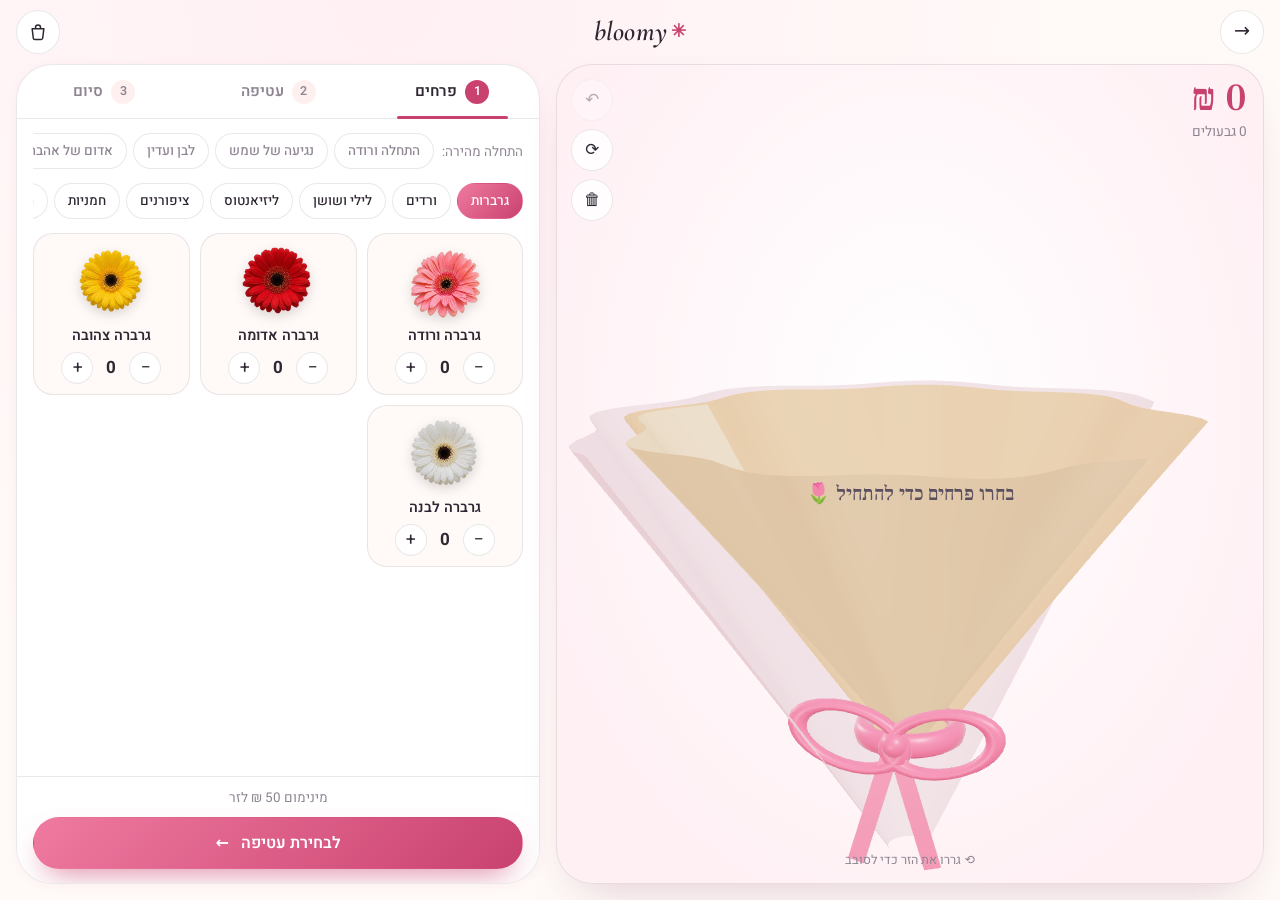
==== commit e4e0f409: "More realistic 3D flowers - Petals with veins, centre groove, rolled edges, reflexed tips, notched  " ====
--- a/build.html
+++ b/build.html
@@ -10,8 +10,8 @@
 <link rel="preconnect" href="https://fonts.googleapis.com">
 <link rel="preconnect" href="https://fonts.gstatic.com" crossorigin>
 <link href="https://fonts.googleapis.com/css2?family=Frank+Ruhl+Libre:wght@400;500;700&family=Heebo:wght@400;500;600;700&family=Cormorant+Garamond:ital,wght@1,500;1,600&display=swap" rel="stylesheet">
-<link rel="stylesheet" href="css/style.css?v=7">
-<link rel="stylesheet" href="css/build.css?v=7">
+<link rel="stylesheet" href="css/style.css?v=9">
+<link rel="stylesheet" href="css/build.css?v=9">
 <script>(function(){var r=document.documentElement,t=null;try{t=localStorage.getItem('bloomy-theme')}catch(e){}r.dataset.theme=t||(matchMedia('(prefers-color-scheme: dark)').matches?'dark':'light')})()</script>
 </head>
 <body class="bpage">
@@ -90,9 +90,9 @@
 <div class="toast" id="toast" role="status" aria-live="polite"></div>
 
 <script src="vendor/three.min.js"></script>
-<script src="js/data.js?v=7"></script>
-<script src="js/flora3d.js?v=7"></script>
-<script src="js/studio3d.js?v=7"></script>
-<script src="js/build.js?v=7"></script>
+<script src="js/data.js?v=9"></script>
+<script src="js/flora3d.js?v=9"></script>
+<script src="js/studio3d.js?v=9"></script>
+<script src="js/build.js?v=9"></script>
 </body>
 </html>
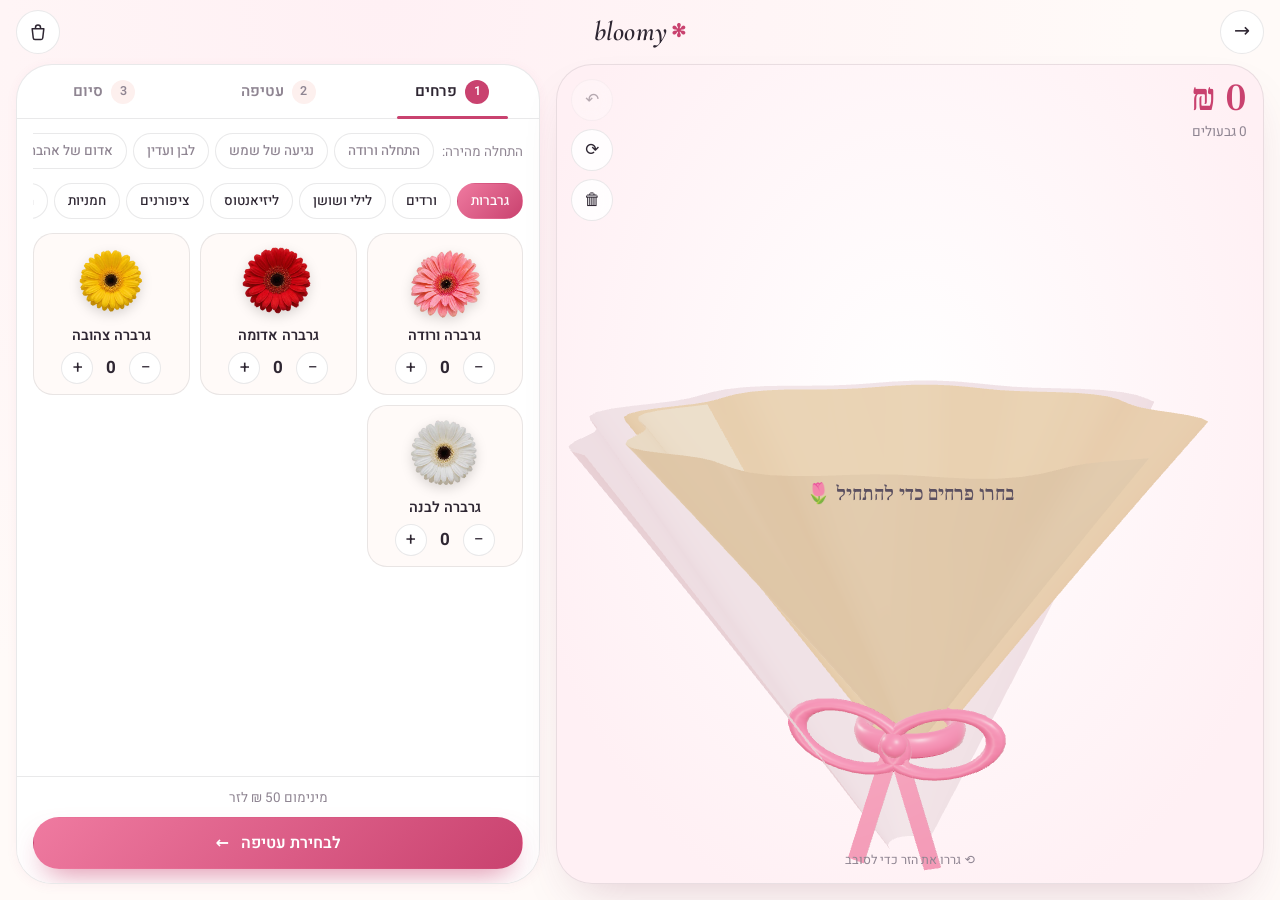
==== commit 20a81f61: "Calmer top of page with two quick links - Two quick links at the top: order a bouquet and build your" ====
--- a/build.html
+++ b/build.html
@@ -10,15 +10,15 @@
 <link rel="preconnect" href="https://fonts.googleapis.com">
 <link rel="preconnect" href="https://fonts.gstatic.com" crossorigin>
 <link href="https://fonts.googleapis.com/css2?family=Frank+Ruhl+Libre:wght@400;500;700&family=Heebo:wght@400;500;600;700&family=Cormorant+Garamond:ital,wght@1,500;1,600&display=swap" rel="stylesheet">
-<link rel="stylesheet" href="css/style.css?v=9">
-<link rel="stylesheet" href="css/build.css?v=9">
+<link rel="stylesheet" href="css/style.css?v=10">
+<link rel="stylesheet" href="css/build.css?v=10">
 <script>(function(){var r=document.documentElement,t=null;try{t=localStorage.getItem('bloomy-theme')}catch(e){}r.dataset.theme=t||(matchMedia('(prefers-color-scheme: dark)').matches?'dark':'light')})()</script>
 </head>
 <body class="bpage">
 
 <header class="b-top">
   <a class="b-back" href="index.html" aria-label="חזרה לאתר">→</a>
-  <a class="brand" href="index.html" dir="ltr">bloomy<span class="brand-star">✳</span></a>
+  <a class="brand" href="index.html" dir="ltr">bloomy<span class="brand-star">✻</span></a>
   <a class="b-cart" href="index.html#cart" aria-label="לסל">
     <svg viewBox="0 0 24 24"><path d="M5 8h14l-1.3 11.2a2 2 0 0 1-2 1.8H8.3a2 2 0 0 1-2-1.8L5 8Z"/><path d="M9 8V6.5a3 3 0 0 1 6 0V8"/></svg>
     <b class="badge" id="cart-count" hidden>0</b>
@@ -90,9 +90,9 @@
 <div class="toast" id="toast" role="status" aria-live="polite"></div>
 
 <script src="vendor/three.min.js"></script>
-<script src="js/data.js?v=9"></script>
-<script src="js/flora3d.js?v=9"></script>
-<script src="js/studio3d.js?v=9"></script>
-<script src="js/build.js?v=9"></script>
+<script src="js/data.js?v=10"></script>
+<script src="js/flora3d.js?v=10"></script>
+<script src="js/studio3d.js?v=10"></script>
+<script src="js/build.js?v=10"></script>
 </body>
 </html>
--- a/css/style.css
+++ b/css/style.css
@@ -234,7 +234,7 @@
 
 /* ---------- Finder ---------- */
 .finder-card{display:grid;grid-template-columns:.8fr 1.2fr;gap:clamp(24px,4vw,60px);padding:clamp(28px,5vw,64px);border-radius:var(--r-lg);background:linear-gradient(135deg,var(--blush-2),var(--sage-2));box-shadow:var(--shadow-sm);position:relative;overflow:hidden}
-.finder-card::before{content:"✳";position:absolute;left:-30px;bottom:-80px;font-size:280px;color:var(--berry);opacity:.07;line-height:1;animation:spin 40s linear infinite}
+.finder-card::before{content:"✻";position:absolute;left:-30px;bottom:-80px;font-size:280px;color:var(--berry);opacity:.07;line-height:1;animation:spin 40s linear infinite}
 .finder-intro p{color:var(--ink-2);margin-top:14px}
 .finder-steps{list-style:none;padding:0;margin:30px 0 0;display:flex;gap:8px}
 .finder-steps li{padding:6px 14px;border-radius:999px;background:color-mix(in srgb,var(--surface) 60%,transparent);font-size:.82rem;color:var(--muted);transition:all .3s}
@@ -859,3 +859,37 @@
 .sp-media .sp-2{width:44%;aspect-ratio:3/4;bottom:-2%;left:-2%;border:6px solid var(--surface);rotate:-6deg;transition:rotate .6s var(--spring)}
 .studio-promo:hover .sp-2{rotate:-12deg}
 @media (max-width:760px){.studio-promo{grid-template-columns:1fr}.sp-media{max-width:360px;width:100%;margin:0 auto}}
+
+/* ---------- v5: quick links, calmer hero ---------- */
+.hero-copy{display:flex;flex-direction:column}
+.quick-links{display:grid;grid-template-columns:1fr 1fr;gap:12px;margin-top:6px;max-width:560px}
+.ql{display:flex;align-items:center;gap:12px;padding:16px 18px;border-radius:22px;text-decoration:none;color:inherit;border:1.5px solid var(--line);background:var(--surface);box-shadow:var(--shadow-sm);transition:transform .35s var(--spring),box-shadow .3s,border-color .3s}
+.ql:hover{transform:translateY(-3px);box-shadow:var(--shadow);border-color:var(--berry)}
+.ql b{flex:0 0 46px;height:46px;border-radius:14px;display:grid;place-items:center;font-size:1.4rem;font-weight:400;background:var(--blush-2);color:var(--berry)}
+.ql span{display:grid;flex:1;min-width:0}
+.ql strong{font:600 1.08rem var(--f-body)}
+.ql small{font-size:.8rem;color:var(--muted)}
+.ql i{font-style:normal;color:var(--berry);font-size:1.1rem}
+.ql-order{background:linear-gradient(135deg,var(--cta-a),var(--cta-b));border-color:transparent;color:var(--on-cta)}
+.ql-order b{background:rgba(255,255,255,.22);color:#fff}
+.ql-order small,.ql-order i{color:rgba(255,255,255,.85)}
+:root[data-theme="dark"] .ql-order small,:root[data-theme="dark"] .ql-order i{color:color-mix(in srgb,var(--on-cta) 75%,transparent)}
+.hero-title{margin-bottom:18px}
+.hero-lead{margin-bottom:26px}
+.scroll-cue{display:none}
+@media (max-width:900px){
+  .hero{gap:8px;padding-top:18px;padding-bottom:24px}
+  .hero-copy{text-align:start}
+  .quick-links{order:-1;margin:0 0 22px;max-width:none}
+  .hero-title{font-size:clamp(2.4rem,11vw,3.4rem);margin-bottom:10px}
+  .hero-lead{font-size:1rem;margin-bottom:0}
+  .hero-3d{order:0;height:340px;margin:0 -16px}
+  .surprise-btn{top:auto;bottom:4px}
+}
+@media (max-width:420px){
+  .ql{padding:12px 12px;gap:10px;border-radius:18px}
+  .ql b{flex-basis:38px;height:38px;font-size:1.15rem}
+  .ql strong{font-size:.98rem}
+  .ql small{font-size:.72rem}
+  .ql i{display:none}
+}
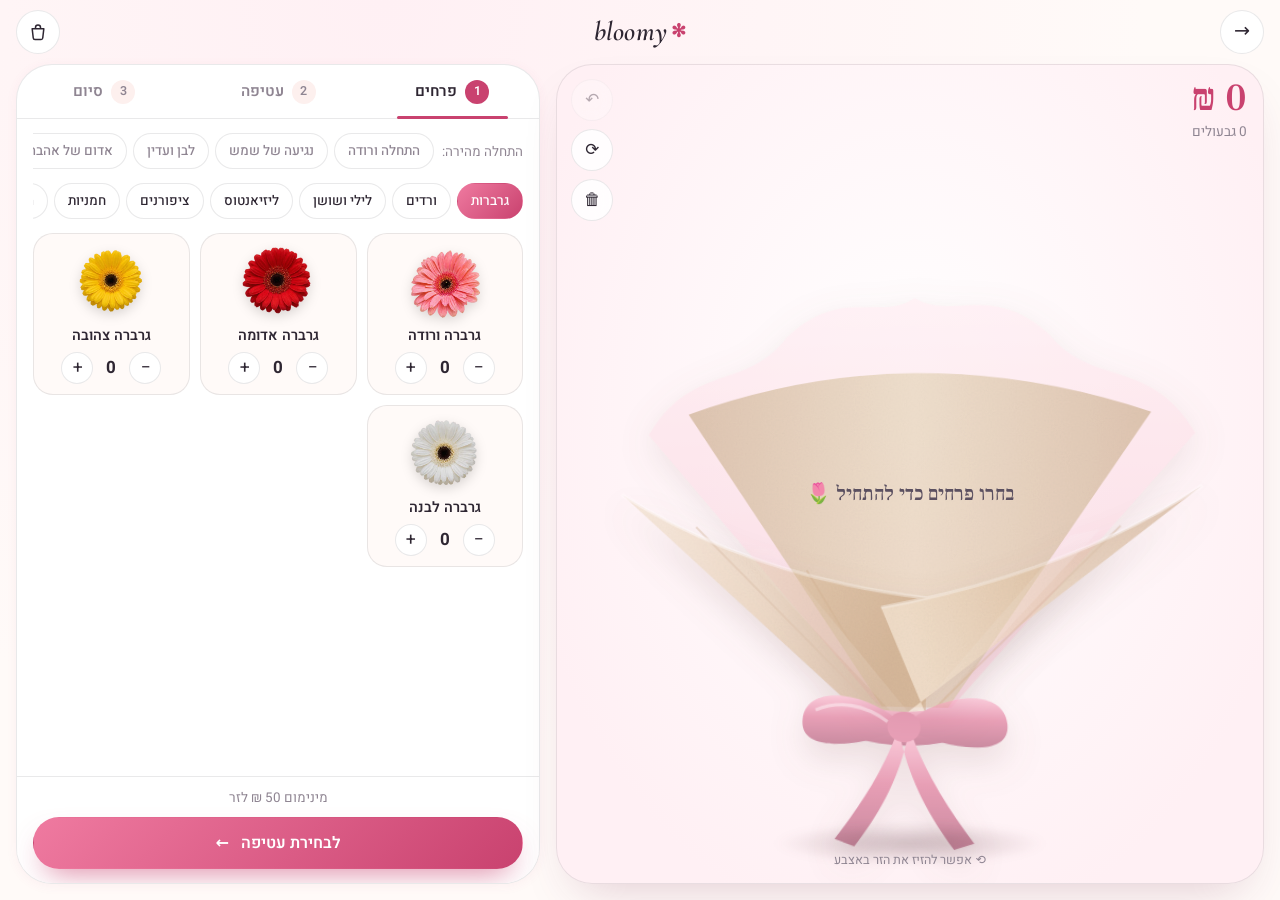
==== commit fdd90050: "Studio: real flower photos instead of 3D models; fix lisianthus; 4 carnation colours - The studio bo" ====
--- a/build.html
+++ b/build.html
@@ -10,8 +10,8 @@
 <link rel="preconnect" href="https://fonts.googleapis.com">
 <link rel="preconnect" href="https://fonts.gstatic.com" crossorigin>
 <link href="https://fonts.googleapis.com/css2?family=Frank+Ruhl+Libre:wght@400;500;700&family=Heebo:wght@400;500;600;700&family=Cormorant+Garamond:ital,wght@1,500;1,600&display=swap" rel="stylesheet">
-<link rel="stylesheet" href="css/style.css?v=10">
-<link rel="stylesheet" href="css/build.css?v=10">
+<link rel="stylesheet" href="css/style.css?v=13">
+<link rel="stylesheet" href="css/build.css?v=13">
 <script>(function(){var r=document.documentElement,t=null;try{t=localStorage.getItem('bloomy-theme')}catch(e){}r.dataset.theme=t||(matchMedia('(prefers-color-scheme: dark)').matches?'dark':'light')})()</script>
 </head>
 <body class="bpage">
@@ -25,6 +25,8 @@
   </a>
 </header>
 
+<a class="ga-bar" id="ga-bar" href="giveaway.html" hidden>🎁 <b>מצב הגרלה</b> · <span id="ga-left"></span></a>
+
 <main class="b-app">
   <!-- the bouquet -->
   <section class="b-stage" id="stage" aria-label="הזר שלכם">
@@ -32,15 +34,50 @@
       <strong id="b-price">0 ₪</strong>
       <small id="b-stems">0 גבעולים</small>
     </div>
-    <canvas id="studio3d" aria-label="הזר שלכם בתלת־ממד. גררו כדי לסובב."></canvas>
-    <div class="b-fallback" id="b-fallback" hidden></div>
+        <div class="bq3" id="bq3" data-wrap="kraft">
+          <div class="bq-scene" id="bq-scene">
+            <svg class="wrap-back" id="wrap-back" viewBox="0 0 400 440" aria-hidden="true">
+              <defs>
+                <filter id="grain" x="0" y="0" width="100%" height="100%"><feTurbulence type="fractalNoise" baseFrequency=".9" numOctaves="2" seed="4" result="n"/><feColorMatrix in="n" type="saturate" values="0"/><feComponentTransfer><feFuncA type="table" tableValues="0 .22"/></feComponentTransfer><feComposite in2="SourceGraphic" operator="in"/><feBlend in="SourceGraphic" mode="multiply"/></filter>
+                <linearGradient id="wb1" x1="0" y1="0" x2="1" y2="0"><stop offset="0" style="stop-color:var(--p3)"/><stop offset=".5" style="stop-color:var(--p1)"/><stop offset="1" style="stop-color:var(--p3)"/></linearGradient>
+                <linearGradient id="wb2" x1="0" y1="0" x2="0" y2="1"><stop offset="0" style="stop-color:var(--t1)"/><stop offset="1" style="stop-color:var(--t2)"/></linearGradient>
+              </defs>
+              <path class="tissue" d="M16 172 C46 122 84 142 112 106 C150 70 176 96 200 80 C226 96 252 70 290 106 C318 142 356 122 384 172 L224 352 L176 352 Z" fill="url(#wb2)"/>
+              <path class="paper" d="M44 158 Q200 104 356 158 L222 352 L178 352 Z" fill="url(#wb1)" filter="url(#grain)"/>
+            </svg>
+            <div class="bq-heads" id="bq-heads"></div>
+            <svg class="wrap-front" id="wrap-front" viewBox="0 0 400 440" aria-hidden="true">
+              <defs>
+                <linearGradient id="wfl" x1="0" y1="0" x2="1" y2=".3"><stop offset="0" style="stop-color:var(--p2)"/><stop offset=".55" style="stop-color:var(--p1)"/><stop offset="1" style="stop-color:var(--p3)"/></linearGradient>
+                <linearGradient id="wfr" x1="1" y1="0" x2="0" y2=".3"><stop offset="0" style="stop-color:var(--p3)"/><stop offset=".6" style="stop-color:var(--p1)"/><stop offset="1" style="stop-color:var(--p2)"/></linearGradient>
+                <linearGradient id="rib" x1="0" y1="0" x2="0" y2="1"><stop offset="0" style="stop-color:var(--r1)"/><stop offset=".45" style="stop-color:var(--r2)"/><stop offset="1" style="stop-color:var(--r3)"/></linearGradient>
+                <linearGradient id="sheen" x1="0" y1="0" x2="1" y2="1"><stop offset="0" stop-color="#fff" stop-opacity="0"/><stop offset=".5" stop-color="#fff" stop-opacity=".55"/><stop offset="1" stop-color="#fff" stop-opacity="0"/></linearGradient>
+              </defs>
+              <g id="bq-stems"></g>
+              <path class="paper" d="M22 212 Q105 262 214 274 L213 354 L183 352 Z" fill="url(#wfl)" filter="url(#grain)"/>
+              <path class="paper" d="M378 206 Q300 258 186 280 L217 352 L187 354 Z" fill="url(#wfr)" filter="url(#grain)"/>
+              <path class="fold" d="M70 232 L192 350 M330 230 L208 350 M140 258 L198 350" style="stroke:var(--p3)" stroke-width="1.2" fill="none" opacity=".55"/>
+              <path class="edge" d="M22 212 Q105 262 214 274 M378 206 Q300 258 186 280" stroke="#fff" stroke-opacity=".5" stroke-width="2" fill="none"/>
+              <path class="sheen" d="M90 238 L196 346 L206 346 L120 246Z M300 236 L204 346 L212 346 L318 232Z" fill="url(#sheen)"/>
+              <g class="ribbon">
+                <path d="M172 338 Q200 346 228 338 L230 358 Q200 366 170 358Z" fill="url(#rib)"/>
+                <path d="M200 350 C178 330 140 326 138 348 C136 368 172 364 200 352Z" fill="url(#rib)"/>
+                <path d="M200 350 C222 330 260 326 262 348 C264 368 228 364 200 352Z" fill="url(#rib)"/>
+                <path d="M196 354 C186 380 172 400 158 418 L170 422 C184 404 196 384 202 358Z M204 354 C214 380 228 400 242 418 L230 422 C216 404 204 384 198 358Z" fill="url(#rib)"/>
+                <ellipse cx="200" cy="351" rx="10" ry="9" style="fill:var(--r2)"/>
+                <path d="M146 342 C160 336 176 338 190 348" stroke="#fff" stroke-opacity=".45" stroke-width="2" fill="none"/>
+              </g>
+            </svg>
+          </div>
+          <div class="bq-shadow" aria-hidden="true"></div>
+        </div>
     <p class="b-empty" id="stage-empty">בחרו פרחים כדי להתחיל 🌷</p>
     <div class="b-tools">
       <button type="button" class="b-tool" id="b-undo" aria-label="ביטול הפעולה האחרונה" disabled>↶</button>
       <button type="button" class="b-tool" id="b-shuffle" aria-label="סידור מחדש">⟳</button>
       <button type="button" class="b-tool" id="b-clear" aria-label="ניקוי הזר">🗑</button>
     </div>
-    <p class="b-hint" aria-hidden="true">⟲ גררו את הזר כדי לסובב</p>
+    <p class="b-hint" aria-hidden="true">⟲ אפשר להזיז את הזר באצבע</p>
   </section>
 
   <!-- the controls -->
@@ -73,6 +110,14 @@
     <div class="b-pane" data-pane="2" hidden>
       <p class="b-lead">הזר שלכם</p>
       <ul class="b-summary" id="summary"></ul>
+      <form class="ga-form" id="ga-form" hidden onsubmit="return false">
+        <label>למי הזר? <input id="ga-to" maxlength="40" placeholder="לאמא, לנועה, לעצמי…" autocomplete="off"></label>
+        <label>כמה מילים קצרות <small>(<span id="ga-count">0</span>/120)</small><textarea id="ga-msg" rows="3" maxlength="120" placeholder="למה דווקא הזר הזה, ולמה דווקא לה/לו?"></textarea></label>
+        <div class="ga-two">
+          <label>השם שלך <input id="ga-name" maxlength="40" autocomplete="name"></label>
+          <label>האינסטגרם שלך <small>(לא חובה)</small><input id="ga-ig" maxlength="40" dir="ltr" placeholder="@" autocomplete="off"></label>
+        </div>
+      </form>
       <a class="b-ask" id="b-ask" target="_blank" rel="noopener">יש שאלה? שולחים את ההרכב בוואטסאפ</a>
       <p class="fine">ההדמיה מראה את ההרכב שבחרתם, לא את הזר המדויק שיישלח. מינימום 50 ₪ לזר, לפני משלוח.</p>
     </div>
@@ -89,10 +134,8 @@
 
 <div class="toast" id="toast" role="status" aria-live="polite"></div>
 
-<script src="vendor/three.min.js"></script>
-<script src="js/data.js?v=10"></script>
-<script src="js/flora3d.js?v=10"></script>
-<script src="js/studio3d.js?v=10"></script>
-<script src="js/build.js?v=10"></script>
+<script src="js/data.js?v=13"></script>
+<script src="js/bouquet2d.js?v=13"></script>
+<script src="js/build.js?v=13"></script>
 </body>
 </html>
--- a/css/style.css
+++ b/css/style.css
@@ -893,3 +893,11 @@
   .ql small{font-size:.72rem}
   .ql i{display:none}
 }
+.ga-strip{display:flex;align-items:center;gap:12px;margin-top:12px;max-width:560px;padding:12px 16px;border-radius:18px;text-decoration:none;color:inherit;border:1.5px dashed color-mix(in srgb,var(--berry) 55%,transparent);background:color-mix(in srgb,var(--blush-2) 70%,transparent);transition:transform .3s var(--spring)}
+.ga-strip:hover{transform:translateY(-2px)}
+.ga-strip b{font-size:1.5rem;font-weight:400;animation:sbGift 1.8s ease-in-out infinite}
+.ga-strip span{display:grid;flex:1}
+.ga-strip strong{font-size:.98rem}
+.ga-strip small{font-size:.8rem;color:var(--berry);font-weight:600;font-variant-numeric:tabular-nums}
+.ga-strip i{font-style:normal;color:var(--berry)}
+@media (max-width:900px){.ga-strip{order:-1;margin:-10px 0 22px;max-width:none}}
--- a/css/build.css
+++ b/css/build.css
@@ -88,7 +88,7 @@
 @media (max-width:860px){
   .b-top{padding-top:calc(6px + env(safe-area-inset-top,0px));padding-bottom:6px}
   .b-top .brand{font-size:1.45rem}
-  .b-app{grid-template-columns:1fr;grid-template-rows:minmax(220px,42%) minmax(0,1fr);gap:10px;padding-bottom:calc(10px + env(safe-area-inset-bottom,0px))}
+  .b-app{grid-template-columns:1fr;grid-template-rows:minmax(240px,48%) minmax(0,1fr);gap:10px;padding-bottom:calc(10px + env(safe-area-inset-bottom,0px))}
   .b-price strong{font-size:1.8rem}
   .b-tools{flex-direction:row;top:auto;bottom:10px;left:10px}
   .b-tool{width:38px;height:38px}
@@ -105,3 +105,25 @@
   .b-note{margin-bottom:6px}
 }
 .b-quick,.b-tabs,.b-lead{flex-shrink:0}
+
+/* ---------- giveaway mode ---------- */
+.ga-bar{flex:0 0 auto;display:block;margin:0 max(16px,env(safe-area-inset-right,0px)) 10px max(16px,env(safe-area-inset-left,0px));padding:9px 14px;border-radius:14px;text-align:center;text-decoration:none;font-size:.9rem;color:#fff;background:linear-gradient(135deg,var(--cta-a),var(--cta-b));box-shadow:0 10px 24px -12px color-mix(in srgb,var(--cta-b) 70%,transparent)}
+.ga-bar span{font-variant-numeric:tabular-nums}
+.ga .b-price strong{display:none}
+.ga .b-price::before{content:"🎁 זר החלומות";font:500 1.25rem var(--f-display);color:var(--berry)}
+.ga-form{display:grid;gap:10px}
+.ga-form label{display:grid;gap:5px;font-weight:600;font-size:.9rem}
+.ga-form small{font-weight:400;color:var(--muted)}
+.ga-form input,.ga-form textarea{width:100%;border:1.5px solid var(--line);background:var(--bg);border-radius:14px;padding:11px 13px;font:inherit;font-weight:400;resize:none}
+.ga-form input:focus,.ga-form textarea:focus{outline:0;border-color:var(--berry);box-shadow:0 0 0 4px color-mix(in srgb,var(--berry) 15%,transparent)}
+.ga-form .invalid{border-color:#d33;animation:shake .4s}
+.ga-two{display:grid;grid-template-columns:1fr 1fr;gap:10px}
+.ga .b-summary li{padding:5px 0}
+.ga .b-next-wa{background:#1fa855}
+@media (max-width:860px){.ga-bar{margin-bottom:6px;padding:7px 12px;font-size:.84rem}.ga .b-price::before{font-size:1rem}}
+
+/* ---------- photo bouquet in the studio ---------- */
+.b-stage .bq3{position:absolute;left:50%;top:54%;translate:-50% -50%;width:auto;height:84%;max-width:94%;aspect-ratio:400/440;margin:0;touch-action:none}
+.b-stage{touch-action:pan-y}
+.b-stage .stage-glow{display:none}
+@media (max-width:860px){.b-stage .bq3{top:57%;height:92%}}
